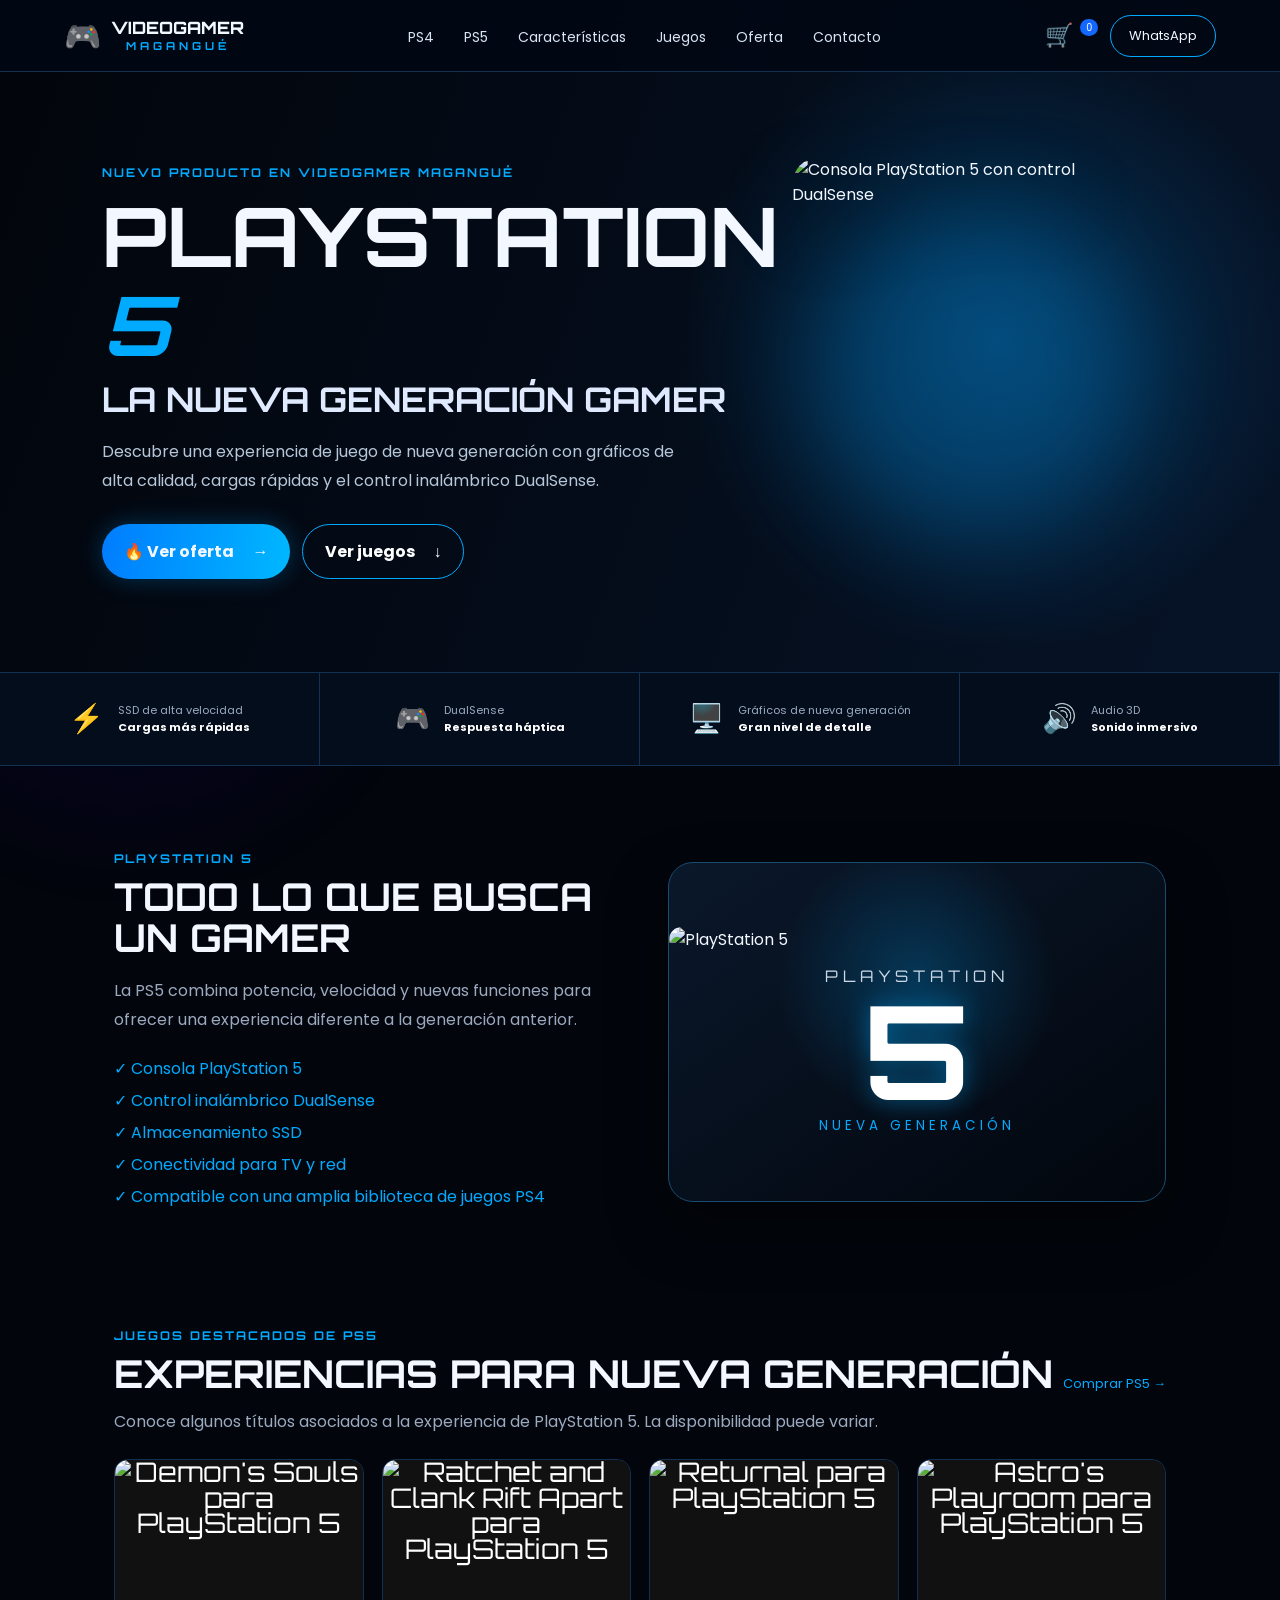
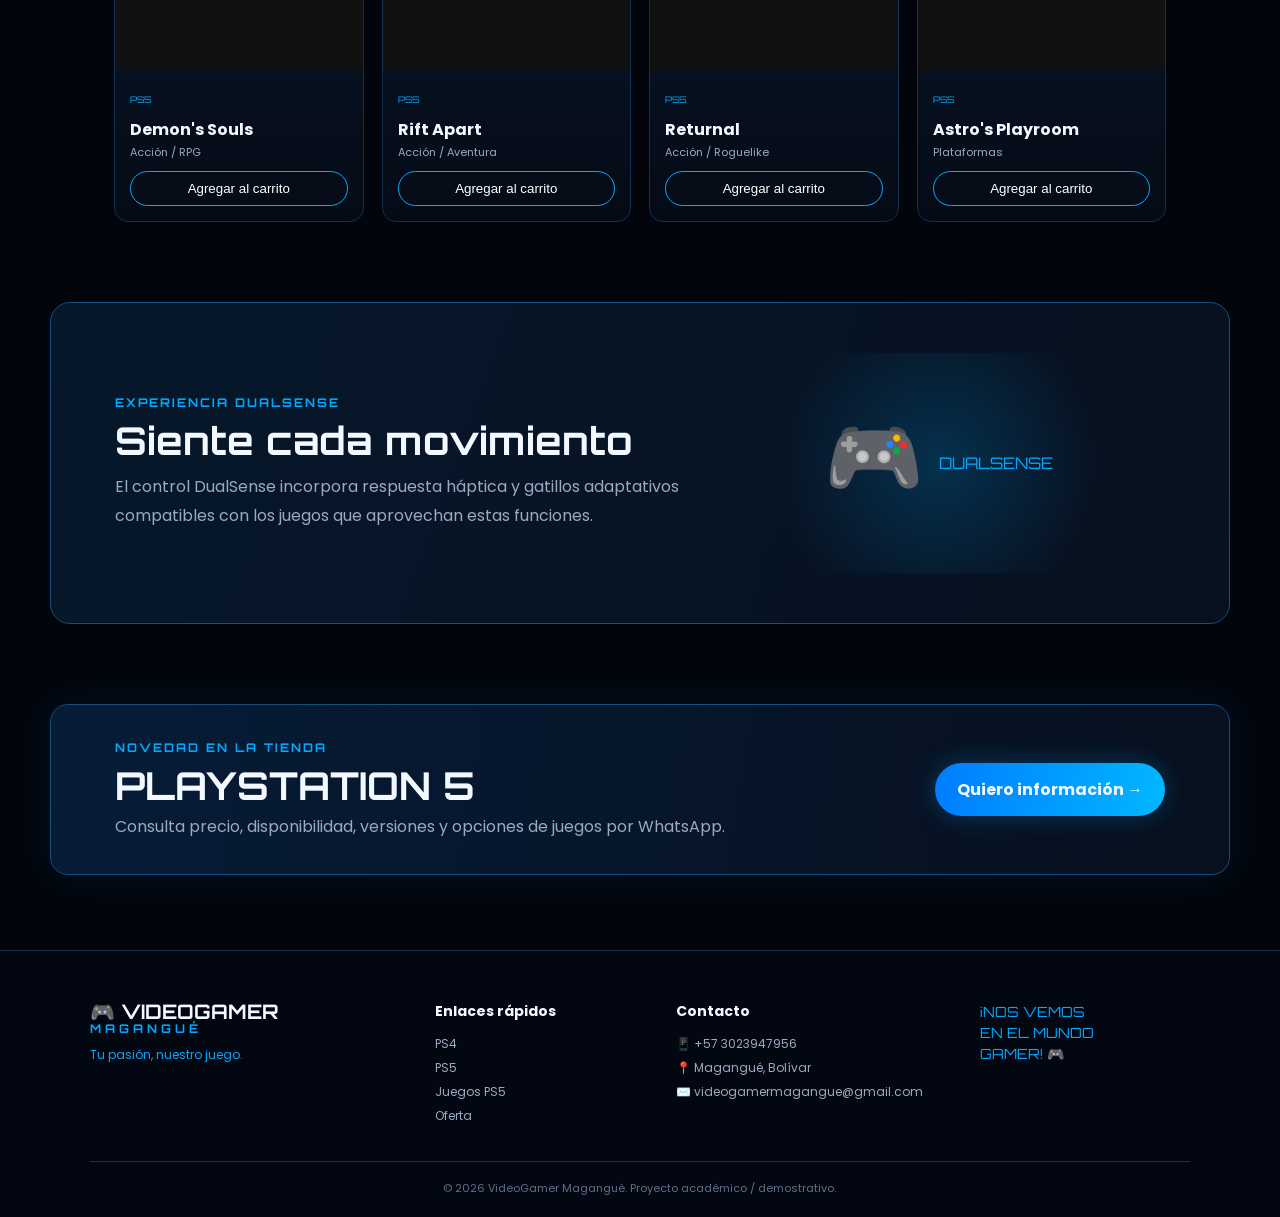
==== ps5.html @ 6d263bf1 "Agregar imagenes web precisas a la pagina PS5" ====
<!DOCTYPE html>
<html lang="es">
<head>
  <meta charset="UTF-8">
  <meta name="viewport" content="width=device-width, initial-scale=1.0">
  <meta name="description" content="VideoGamer Magangué - PlayStation 5 y juegos destacados.">
  <title>VideoGamer Magangué | PlayStation 5</title>
  <link rel="preconnect" href="https://fonts.googleapis.com">
  <link rel="preconnect" href="https://fonts.gstatic.com" crossorigin>
  <link href="https://fonts.googleapis.com/css2?family=Orbitron:wght@400;600;700;800&family=Poppins:wght@300;400;500;600;700&display=swap" rel="stylesheet">
  <link rel="stylesheet" href="styles.css">
</head>
<body class="ps5-page">

<header class="navbar">
  <a href="index.html" class="logo"><span class="logo-icon">🎮</span><span>VIDEOGAMER <b>MAGANGUÉ</b></span></a>
  <button class="menu-btn" id="menuBtn">☰</button>
  <nav id="nav">
    <a href="index.html">PS4</a>
    <a href="#ps5">PS5</a>
    <a href="#caracteristicas">Características</a>
    <a href="#exclusivos">Juegos</a>
    <a href="#oferta">Oferta</a>
    <a href="#contacto">Contacto</a>
  </nav>
  <div class="nav-actions">
    <button aria-label="Carrito" id="cartBtn">🛒 <span id="cartCount">0</span></button>
    <a class="whatsapp" href="https://wa.me/573201234567" target="_blank" rel="noopener">WhatsApp</a>
  </div>
</header>

<main>
  <section class="ps5-hero" id="ps5">
    <div class="ps5-hero-content">
      <p class="eyebrow">NUEVO PRODUCTO EN VIDEOGAMER MAGANGUÉ</p>
      <h1>PLAYSTATION <span>5</span></h1>
      <h2>LA NUEVA GENERACIÓN GAMER</h2>
      <p>Descubre una experiencia de juego de nueva generación con gráficos de alta calidad, cargas rápidas y el control inalámbrico DualSense.</p>
      <div class="ps5-actions">
        <a href="#oferta" class="btn primary">🔥 Ver oferta <span>→</span></a>
        <a href="#exclusivos" class="btn ps5-outline">Ver juegos <span>↓</span></a>
      </div>
    </div>
    <div class="ps5-console-art" aria-label="PlayStation 5 y control DualSense">
      <img class="web-product-image ps5-real-image"
        src="https://sellconnectug.com/wp-content/uploads/2023/12/playstation-5-console-ps5.jpg"
        alt="Consola PlayStation 5 con control DualSense"
        loading="lazy">
    </div>
  </section>

  <section class="ps5-benefits" id="caracteristicas">
    <div><strong>⚡</strong><span>SSD de alta velocidad<br><b>Cargas más rápidas</b></span></div>
    <div><strong>🎮</strong><span>DualSense<br><b>Respuesta háptica</b></span></div>
    <div><strong>🖥️</strong><span>Gráficos de nueva generación<br><b>Gran nivel de detalle</b></span></div>
    <div><strong>🔊</strong><span>Audio 3D<br><b>Sonido inmersivo</b></span></div>
  </section>

  <section class="ps5-info">
    <div>
      <p class="eyebrow">PLAYSTATION 5</p>
      <h2>TODO LO QUE BUSCA UN GAMER</h2>
      <p>La PS5 combina potencia, velocidad y nuevas funciones para ofrecer una experiencia diferente a la generación anterior.</p>
      <ul>
        <li>✓ Consola PlayStation 5</li>
        <li>✓ Control inalámbrico DualSense</li>
        <li>✓ Almacenamiento SSD</li>
        <li>✓ Conectividad para TV y red</li>
        <li>✓ Compatible con una amplia biblioteca de juegos PS4</li>
      </ul>
    </div>
    <div class="ps5-spec-card">
      <img class="ps5-source-image"
        src="https://sellconnectug.com/wp-content/uploads/2023/12/playstation-5-console-ps5.jpg"
        alt="PlayStation 5"
        loading="lazy">
      <span>PLAYSTATION</span><strong>5</strong><small>NUEVA GENERACIÓN</small>
    </div>
  </section>

  <section class="exclusive-section" id="exclusivos">
    <div class="section-heading">
      <div><p class="eyebrow">JUEGOS DESTACADOS DE PS5</p><h2>EXPERIENCIAS PARA NUEVA GENERACIÓN</h2></div>
      <a href="#oferta">Comprar PS5 →</a>
    </div>
    <p class="section-intro">Conoce algunos títulos asociados a la experiencia de PlayStation 5. La disponibilidad puede variar.</p>
    <div class="ps5-games-grid">
      <article class="ps5-game-card">
        <div class="ps5-game-art image-game">
          <img src="https://http2.mlstatic.com/D_NQ_NP_711396-MLA99584277352_122025-O.webp" alt="Demon's Souls para PlayStation 5" loading="lazy">
        </div>
        <div><span>PS5</span><h3>Demon's Souls</h3><p>Acción / RPG</p><button class="add-cart" data-product="Demon's Souls">Agregar al carrito</button></div>
      </article>
      <article class="ps5-game-card">
        <div class="ps5-game-art image-game">
          <img src="https://i5.walmartimages.com/seo/Ratchet-Clank-Rift-Apart-Standard-Edition-PlayStation-5_bbddd817-39db-45f2-a0d9-3842ff89e3e6.f6296b726d3c01268d6a47e3f2dec76a.jpeg" alt="Ratchet and Clank Rift Apart para PlayStation 5" loading="lazy">
        </div>
        <div><span>PS5</span><h3>Rift Apart</h3><p>Acción / Aventura</p><button class="add-cart" data-product="Ratchet & Clank: Rift Apart">Agregar al carrito</button></div>
      </article>
      <article class="ps5-game-card">
        <div class="ps5-game-art image-game">
          <img src="https://vader-prod.s3.amazonaws.com/1620330152-returnal-1620330132.jpg" alt="Returnal para PlayStation 5" loading="lazy">
        </div>
        <div><span>PS5</span><h3>Returnal</h3><p>Acción / Roguelike</p><button class="add-cart" data-product="Returnal">Agregar al carrito</button></div>
      </article>
      <article class="ps5-game-card">
        <div class="ps5-game-art image-game">
          <img src="https://retrofullgames.com/images/GAMES%20img/Sony%20img/Playstation%205%20img/Platform%20img/Astro%20PlayRoom/Astro%20PlayRoom.jpg" alt="Astro's Playroom para PlayStation 5" loading="lazy">
        </div>
        <div><span>PS5</span><h3>Astro's Playroom</h3><p>Plataformas</p><button class="add-cart" data-product="Astro's Playroom">Agregar al carrito</button></div>
      </article>
    </div>
  </section>

  <section class="ps5-highlight">
    <div><p class="eyebrow">EXPERIENCIA DUALSENSE</p><h2>Siente cada movimiento</h2><p>El control DualSense incorpora respuesta háptica y gatillos adaptativos compatibles con los juegos que aprovechan estas funciones.</p></div>
    <div class="dualsense-card">
      <div class="dualsense-visual">🎮</div>
      <span>DUALSENSE</span>
    </div>
  </section>

  <section class="ps5-offer" id="oferta">
    <div><p class="eyebrow">NOVEDAD EN LA TIENDA</p><h2>PLAYSTATION 5</h2><p>Consulta precio, disponibilidad, versiones y opciones de juegos por WhatsApp.</p></div>
    <a class="btn primary" href="https://wa.me/573201234567?text=Hola%20VideoGamer%20Magangu%C3%A9%2C%20quiero%20informaci%C3%B3n%20sobre%20la%20PlayStation%205." target="_blank" rel="noopener">Quiero información →</a>
  </section>
</main>

<footer id="contacto">
  <div class="footer-brand"><h2>🎮 VIDEOGAMER <span>MAGANGUÉ</span></h2><p>Tu pasión, nuestro juego.</p></div>
  <div><h3>Enlaces rápidos</h3><a href="index.html">PS4</a><a href="#ps5">PS5</a><a href="#exclusivos">Juegos PS5</a><a href="#oferta">Oferta</a></div>
  <div><h3>Contacto</h3><p>📱 +57 3023947956</p><p>📍 Magangué, Bolívar</p><p>✉️ videogamermagangue@gmail.com</p></div>
  <div class="footer-slogan">¡NOS VEMOS<br>EN EL MUNDO<br>GAMER! 🎮</div>
  <div class="copyright">© 2026 VideoGamer Magangué. Proyecto académico / demostrativo.</div>
</footer>

<div class="toast" id="toast">Producto agregado al carrito 🎮</div>
<script src="script.js"></script>
</body>
</html>
---- styles.css ----
*{box-sizing:border-box;margin:0;padding:0}
:root{--bg:#030814;--panel:#071426;--blue:#00aaff;--blue2:#1268ff;--text:#f3f7ff;--muted:#9caac0;--line:#123052}
html{scroll-behavior:smooth}
body{font-family:Poppins,sans-serif;background:var(--bg);color:var(--text);overflow-x:hidden}
body:before{content:"";position:fixed;inset:0;pointer-events:none;background:radial-gradient(circle at 75% 10%,rgba(0,130,255,.15),transparent 30%),radial-gradient(circle at 10% 65%,rgba(60,0,255,.12),transparent 25%);z-index:-1}
a{text-decoration:none;color:inherit}
.navbar{height:72px;display:flex;align-items:center;gap:28px;padding:0 5%;border-bottom:1px solid var(--line);background:rgba(2,8,20,.92);backdrop-filter:blur(14px);position:sticky;top:0;z-index:20}
.logo{display:flex;align-items:center;gap:10px;font-family:Orbitron;font-weight:800;font-size:17px;line-height:1}
.logo b{display:block;color:var(--blue);font-size:11px;letter-spacing:4px;text-align:center;margin-top:5px}
.logo-icon{font-size:30px}
nav{display:flex;gap:30px;margin:auto}
nav a{color:#d9e5f5;font-size:14px;position:relative;padding:27px 0}
nav a:hover{color:var(--blue)}
nav a:after{content:"";position:absolute;left:0;right:0;bottom:0;height:3px;background:var(--blue);transform:scaleX(0);transition:.3s}
nav a:hover:after{transform:scaleX(1)}
.nav-actions{display:flex;align-items:center;gap:12px}.nav-actions button{background:none;border:0;color:white;font-size:23px;cursor:pointer}.nav-actions button span{font-size:10px;background:var(--blue2);border-radius:50%;padding:3px 6px;vertical-align:top}
.whatsapp{border:1px solid var(--blue);padding:10px 18px;border-radius:24px;font-size:13px}
.menu-btn{display:none;background:none;border:0;color:white;font-size:25px}
.hero{min-height:520px;position:relative;display:flex;align-items:center;padding:70px 8%;overflow:hidden;background-image:linear-gradient(90deg,rgba(2,8,20,.98) 0%,rgba(2,8,20,.72) 42%,rgba(2,8,20,.15) 100%),url("assets/hero-gaming.png");background-size:cover;background-position:center}
.hero:after{content:"";position:absolute;inset:auto 0 0;height:80px;background:linear-gradient(transparent,var(--bg))}
.hero-content{max-width:650px;position:relative;z-index:2}.eyebrow{color:var(--blue);font-family:Orbitron;font-weight:700;letter-spacing:2px;font-size:12px;margin-bottom:10px}
h1,h2{font-family:Orbitron;line-height:1.08}h1{font-size:clamp(35px,5vw,66px)}h1 span{color:var(--blue);font-style:italic}h2{font-size:clamp(25px,3vw,40px)}.hero p:not(.eyebrow){color:#d4dff0;max-width:570px;margin:18px 0 28px}
.btn{display:inline-flex;gap:18px;align-items:center;padding:14px 22px;border-radius:28px;font-weight:700;transition:.25s}.primary{background:linear-gradient(100deg,#007cff,#00b8ff);box-shadow:0 0 25px rgba(0,160,255,.28)}.primary:hover{transform:translateY(-3px);box-shadow:0 0 35px rgba(0,160,255,.45)}
.trust{display:grid;grid-template-columns:repeat(4,1fr);border-top:1px solid var(--line);border-bottom:1px solid var(--line);background:#040d1b}.trust div{padding:23px 4%;display:flex;align-items:center;justify-content:center;gap:15px;border-right:1px solid var(--line)}.trust strong{font-size:30px}.trust span{font-size:12px;color:var(--muted)}.trust b{color:white}
.split-section,.video-section,.offer,.games-section{max-width:1180px;margin:auto;padding:70px 5%}.split-section{display:grid;grid-template-columns:1fr 1fr;gap:50px;align-items:center}.product-visual{min-height:360px;display:grid;place-items:center;background:radial-gradient(circle,rgba(0,125,255,.22),transparent 60%)}.console-shape{width:280px;height:210px;background:linear-gradient(145deg,#222b39,#070a10);transform:skewY(-4deg);border-radius:10px;box-shadow:-25px 25px 0 #101722,0 30px 60px #000,0 0 60px rgba(0,145,255,.3);position:relative}.console-face{position:absolute;inset:35px;display:grid;place-items:center;font-family:Orbitron;font-size:45px;color:#a9bdd2;opacity:.7}.controller{position:absolute;right:-55px;bottom:-50px;font-size:85px;filter:drop-shadow(0 8px 12px #000)}
.product-copy>p:not(.eyebrow){color:var(--muted);line-height:1.8;margin:18px 0}.product-copy ul{list-style:none;line-height:2;color:#dbe8f8;margin-bottom:22px}.product-copy li{color:var(--blue)}
.section-heading{display:flex;justify-content:space-between;align-items:end;margin-bottom:25px}.section-heading>a{color:var(--blue);font-size:13px}.games-grid{display:grid;grid-template-columns:repeat(4,1fr);gap:18px}.game-card{background:linear-gradient(180deg,#0a182c,#050b16);border:1px solid var(--line);padding:12px;border-radius:12px;transition:.3s}.game-card:hover{transform:translateY(-8px);border-color:var(--blue);box-shadow:0 15px 40px rgba(0,100,255,.18)}.game-art{height:205px;border-radius:7px;display:grid;place-items:center;text-align:center;font-family:Orbitron;font-size:30px;line-height:.9;color:white;overflow:hidden;position:relative}.game-art:after{content:"";position:absolute;inset:0;background:linear-gradient(135deg,transparent,rgba(0,0,0,.55))}.game-art b{font-size:55px}.gta{background:radial-gradient(circle at 70% 25%,#e7b33b,#171b1d 45%,#030507)}.fifa{background:radial-gradient(circle at 50% 20%,#3ba4ff,#06225c 50%,#03070e)}.god{background:radial-gradient(circle at 60% 20%,#d8e6ef,#6c889a 28%,#111c2b 60%,#05070b)}.spider{background:radial-gradient(circle at 55% 35%,#ef3232,#661015 35%,#05080e 75%)}.game-card h3{font-size:14px;margin-top:12px}.game-card p{font-size:11px;color:var(--muted)}.add-cart{margin-top:10px;width:100%;padding:9px;border:1px solid var(--blue);background:transparent;color:white;border-radius:20px;cursor:pointer}.add-cart:hover{background:var(--blue);color:#00111d}
.video-section{display:grid;grid-template-columns:1.1fr .9fr;gap:35px;border-top:1px solid var(--line)}.video-placeholder{height:300px;border-radius:12px;border:1px solid var(--line);background:linear-gradient(135deg,#06152c,#02050b);display:flex;align-items:center;justify-content:center;gap:25px;position:relative;overflow:hidden}.video-placeholder:before{content:"";position:absolute;width:250px;height:250px;border-radius:50%;background:rgba(0,160,255,.15);filter:blur(30px)}.play{width:75px;height:75px;border-radius:50%;border:2px solid var(--blue);background:rgba(0,0,0,.45);color:white;font-size:27px;cursor:pointer;z-index:2}.video-placeholder div{z-index:2}.video-placeholder small{color:var(--blue);font-family:Orbitron}.video-placeholder h3{font-family:Orbitron;margin-top:8px}.video-note{font-size:11px;color:var(--muted);margin-top:8px}.community h2{font-size:25px;margin-bottom:20px}.reviews{display:grid;gap:12px}.reviews blockquote{padding:18px;border:1px solid var(--line);background:#071221;border-radius:10px;color:#d7e1ee;font-size:13px}.reviews strong{display:block;color:#ffd447;font-size:11px;margin-top:8px}
.offer{display:flex;justify-content:space-between;align-items:center;border:1px solid #174e7d;border-radius:18px;margin-bottom:70px;background:linear-gradient(100deg,#061c37,#07101e);box-shadow:0 0 45px rgba(0,130,255,.12)}.offer p:not(.eyebrow){color:var(--muted);margin-top:8px}
footer{border-top:1px solid var(--line);padding:50px 7% 20px;display:grid;grid-template-columns:1.5fr 1fr 1.3fr 1fr;gap:30px;background:#020712}footer h2{font-size:20px}footer h2 span{display:block;color:var(--blue);font-size:12px;letter-spacing:4px}footer h3{font-size:14px;margin-bottom:13px}footer a,footer p{display:block;color:var(--muted);font-size:12px;margin:6px 0}.footer-brand>p{color:var(--blue);margin-top:10px}.footer-slogan{font-family:Orbitron;color:var(--blue);font-size:14px;line-height:1.5}.copyright{grid-column:1/-1;text-align:center;border-top:1px solid var(--line);padding-top:18px;color:#607088;font-size:11px}
.toast{position:fixed;right:25px;bottom:25px;background:#071a2d;border:1px solid var(--blue);padding:14px 20px;border-radius:10px;transform:translateY(100px);opacity:0;transition:.3s;z-index:50}.toast.show{transform:translateY(0);opacity:1}
@media(max-width:850px){.navbar{padding:0 4%}.menu-btn{display:block;margin-left:auto}nav{display:none;position:absolute;top:72px;left:0;right:0;background:#030914;flex-direction:column;padding:20px 30px;gap:0}nav.open{display:flex}nav a{padding:13px}.nav-actions{display:none}.trust{grid-template-columns:1fr 1fr}.split-section,.video-section{grid-template-columns:1fr}.games-grid{grid-template-columns:1fr 1fr}.offer{margin:30px 5%;flex-direction:column;align-items:flex-start;gap:25px}.copyright{grid-column:1}.hero{min-height:560px;padding:50px 6%;background-position:65% center}footer{grid-template-columns:1fr 1fr}}
@media(max-width:520px){.games-grid{grid-template-columns:1fr}.trust{grid-template-columns:1fr}.split-section,.games-section,.video-section{padding:45px 6%}.product-visual{min-height:280px}.console-shape{width:220px;height:160px}.controller{font-size:65px}.hero h1{font-size:38px}footer{grid-template-columns:1fr}}
.spiderman-section {
    padding: 80px 5%;
    background: linear-gradient(135deg, #050505, #151515, #050505);
    color: white;
}

.spiderman-content {
    max-width: 1300px;
    margin: auto;
    display: flex;
    align-items: center;
    gap: 50px;
}

.spiderman-text {
    flex: 1;
}

.game-label {
    color: #e62429;
    font-weight: bold;
    letter-spacing: 3px;
    font-size: 14px;
}

.spiderman-text h2 {
    font-size: 55px;
    line-height: 0.95;
    margin: 20px 0;
    font-weight: 900;
}

.spiderman-text h2 span {
    color: #e62429;
}

.spiderman-text p {
    font-size: 18px;
    line-height: 1.7;
    color: #cccccc;
}

.game-description {
    margin-top: 20px;
}

.spiderman-video {
    flex: 1;
}

.spiderman-video video {
    width: 100%;
    max-width: 650px;
    border-radius: 18px;
    display: block;
    box-shadow: 0 0 35px rgba(230, 36, 41, 0.45);
}

.btn-spiderman {
    display: inline-block;
    margin-top: 25px;
    padding: 15px 30px;
    background: #e62429;
    color: white;
    text-decoration: none;
    font-weight: bold;
    border-radius: 8px;
    transition: 0.3s;
}

.btn-spiderman:hover {
    background: #ff3b3f;
    transform: scale(1.05);
}
.ps5-link{color:#fff!important;border:1px solid #00aaff;padding:7px 13px!important;border-radius:20px;margin:auto 0}
.ps5-btn{margin-left:10px;border:1px solid #00aaff;background:transparent}
.ps5-page{background:#02050b}
.ps5-hero{min-height:600px;padding:75px 8%;display:grid;grid-template-columns:1.05fr .95fr;align-items:center;gap:40px;overflow:hidden;background:radial-gradient(circle at 78% 45%,rgba(0,160,255,.28),transparent 30%),linear-gradient(110deg,#02050b,#061327)}
.ps5-hero-content{max-width:650px;z-index:2}.ps5-hero h1{font-size:clamp(45px,7vw,82px);margin:12px 0}.ps5-hero h1 span{color:#00aaff}.ps5-hero h2{font-size:clamp(20px,3vw,34px);color:#dfeaff}.ps5-hero p:not(.eyebrow){color:#b7c7da;line-height:1.8;margin:20px 0 28px;max-width:600px}.ps5-actions{display:flex;flex-wrap:wrap;gap:12px}.ps5-outline{border:1px solid #00aaff;color:#fff}.ps5-console-art{height:430px;display:grid;place-items:center;position:relative}.ps5-console-art:before{content:"";position:absolute;width:330px;height:330px;border-radius:50%;background:rgba(0,160,255,.2);filter:blur(45px)}
.ps5-console{width:220px;height:350px;background:linear-gradient(90deg,#f4f7fa 0 12%,#17202b 12% 88%,#f4f7fa 88%);border-radius:25px 25px 12px 12px;box-shadow:0 25px 55px #000,0 0 40px rgba(0,170,255,.35);transform:perspective(700px) rotateY(-14deg);display:flex;align-items:center;justify-content:center;position:relative;z-index:2}.ps5-console:after{content:"";position:absolute;left:50%;top:8%;bottom:8%;width:2px;background:#00aaff;box-shadow:0 0 12px #00aaff}.ps5-console span{font-family:Orbitron;font-size:35px;z-index:3;color:#111}.ps5-disc{position:absolute;right:20px;top:55px;width:35px;height:35px;border-radius:50%;border:2px solid #555;z-index:4}.ps5-controller{position:absolute;right:5%;bottom:10%;font-size:85px;z-index:4;filter:drop-shadow(0 12px 12px #000)}
.ps5-benefits{display:grid;grid-template-columns:repeat(4,1fr);border-top:1px solid var(--line);border-bottom:1px solid var(--line);background:#040d1b}.ps5-benefits div{padding:25px 4%;display:flex;align-items:center;justify-content:center;gap:14px;border-right:1px solid var(--line)}.ps5-benefits strong{font-size:28px}.ps5-benefits span{font-size:11px;color:var(--muted)}.ps5-benefits b{color:#fff}
.ps5-info{max-width:1180px;margin:auto;padding:85px 5%;display:grid;grid-template-columns:1fr 1fr;gap:55px;align-items:center}.ps5-info>div:first-child p:not(.eyebrow){color:var(--muted);line-height:1.8;margin:18px 0}.ps5-info ul{list-style:none;color:#dbe8f8;line-height:2}.ps5-info li{color:#00aaff}
.ps5-spec-card{min-height:340px;border:1px solid #1a4c72;border-radius:25px;background:radial-gradient(circle at 50% 35%,rgba(0,170,255,.25),transparent 42%),linear-gradient(145deg,#0a182b,#02060d);display:flex;flex-direction:column;align-items:center;justify-content:center;box-shadow:0 25px 60px rgba(0,0,0,.35)}.ps5-spec-card span{font-family:Orbitron;letter-spacing:5px;color:#cbd9e8}.ps5-spec-card strong{font-family:Orbitron;font-size:130px;line-height:1;color:#fff;text-shadow:0 0 25px rgba(0,170,255,.45)}.ps5-spec-card small{color:#00aaff;letter-spacing:4px}
.exclusive-section{max-width:1180px;margin:auto;padding:30px 5% 80px}.section-intro{color:var(--muted);margin:-10px 0 25px}.ps5-games-grid{display:grid;grid-template-columns:repeat(4,1fr);gap:18px}.ps5-game-card{background:linear-gradient(180deg,#0a182c,#050b16);border:1px solid var(--line);border-radius:14px;overflow:hidden;transition:.3s}.ps5-game-card:hover{transform:translateY(-8px);border-color:#00aaff;box-shadow:0 15px 40px rgba(0,100,255,.18)}.ps5-game-card>div:last-child{padding:15px}.ps5-game-card>div:last-child>span{font-family:Orbitron;font-size:9px;color:#00aaff}.ps5-game-card h3{font-size:16px;margin:7px 0 2px}.ps5-game-card p{font-size:11px;color:var(--muted)}.ps5-game-art{height:210px;display:grid;place-items:center;text-align:center;font-family:Orbitron;font-size:27px;color:#fff;line-height:.95}.ps5-game-art b{font-size:38px}.demons{background:radial-gradient(circle at 50% 25%,#b8c5d2,#273240 35%,#05070a)}.ratchet{background:radial-gradient(circle at 50% 25%,#efc44b,#8a3b22 35%,#091a31)}.returnal{background:radial-gradient(circle at 50% 20%,#ef533e,#272f54 40%,#03060b)}.astro{background:radial-gradient(circle at 50% 30%,#63c9ff,#124c9b 40%,#071329)}
.ps5-highlight{max-width:1180px;margin:0 auto 80px;padding:50px 5%;border:1px solid #174e7d;border-radius:20px;background:linear-gradient(110deg,#06182c,#07101e);display:grid;grid-template-columns:1fr .8fr;gap:30px;align-items:center}.ps5-highlight p:not(.eyebrow){color:var(--muted);line-height:1.8;margin-top:12px}.dualsense-card{min-height:220px;display:flex;align-items:center;justify-content:center;gap:15px;font-size:70px;background:radial-gradient(circle,rgba(0,170,255,.2),transparent 65%);border-radius:18px}.dualsense-card span{font-family:Orbitron;font-size:16px;color:#00aaff}
.ps5-offer{max-width:1180px;margin:0 auto 75px;padding:35px 5%;display:flex;justify-content:space-between;align-items:center;gap:25px;border:1px solid #174e7d;border-radius:18px;background:linear-gradient(100deg,#061c37,#07101e);box-shadow:0 0 45px rgba(0,130,255,.12)}.ps5-offer p:not(.eyebrow){color:var(--muted);margin-top:8px}
@media(max-width:850px){.ps5-hero,.ps5-info,.ps5-highlight{grid-template-columns:1fr}.ps5-console-art{height:350px}.ps5-benefits{grid-template-columns:1fr 1fr}.ps5-games-grid{grid-template-columns:1fr 1fr}.ps5-offer{margin:30px 5%;flex-direction:column;align-items:flex-start}}
@media(max-width:520px){.ps5-benefits,.ps5-games-grid{grid-template-columns:1fr}.ps5-hero{padding:55px 6%}.ps5-console{width:180px;height:290px}.ps5-spec-card strong{font-size:100px}.ps5-highlight{margin:0 5% 50px}}


/* Imágenes externas relacionadas con productos y videojuegos */
.web-product-image,
.image-game img {
  width: 100%;
  height: 100%;
  display: block;
  object-fit: contain;
}

.ps4-real-image {
  max-width: 560px;
  max-height: 430px;
  margin: 0 auto;
  border-radius: 24px;
  filter: drop-shadow(0 20px 30px rgba(0,0,0,.45));
}

.ps5-real-image {
  width: min(100%, 560px);
  max-height: 520px;
  border-radius: 28px;
  object-fit: contain;
  filter: drop-shadow(0 24px 35px rgba(0,0,0,.55));
}

.image-game {
  overflow: hidden;
  padding: 0 !important;
  background: #111;
}

.image-game img {
  aspect-ratio: 1 / 1;
  transition: transform .35s ease;
}

.ps5-game-card:hover .image-game img,
.game-card:hover .image-game img {
  transform: scale(1.04);
}

.ps5-source-image {
  width: 100%;
  max-height: 230px;
  object-fit: contain;
  border-radius: 18px;
  margin-bottom: 14px;
}

.dualsense-visual {
  font-size: 5rem;
  line-height: 1;
  margin-bottom: 12px;
}

@media (max-width: 768px) {
  .ps4-real-image,
  .ps5-real-image {
    max-height: 340px;
  }

  .ps5-source-image {
    max-height: 180px;
  }
}
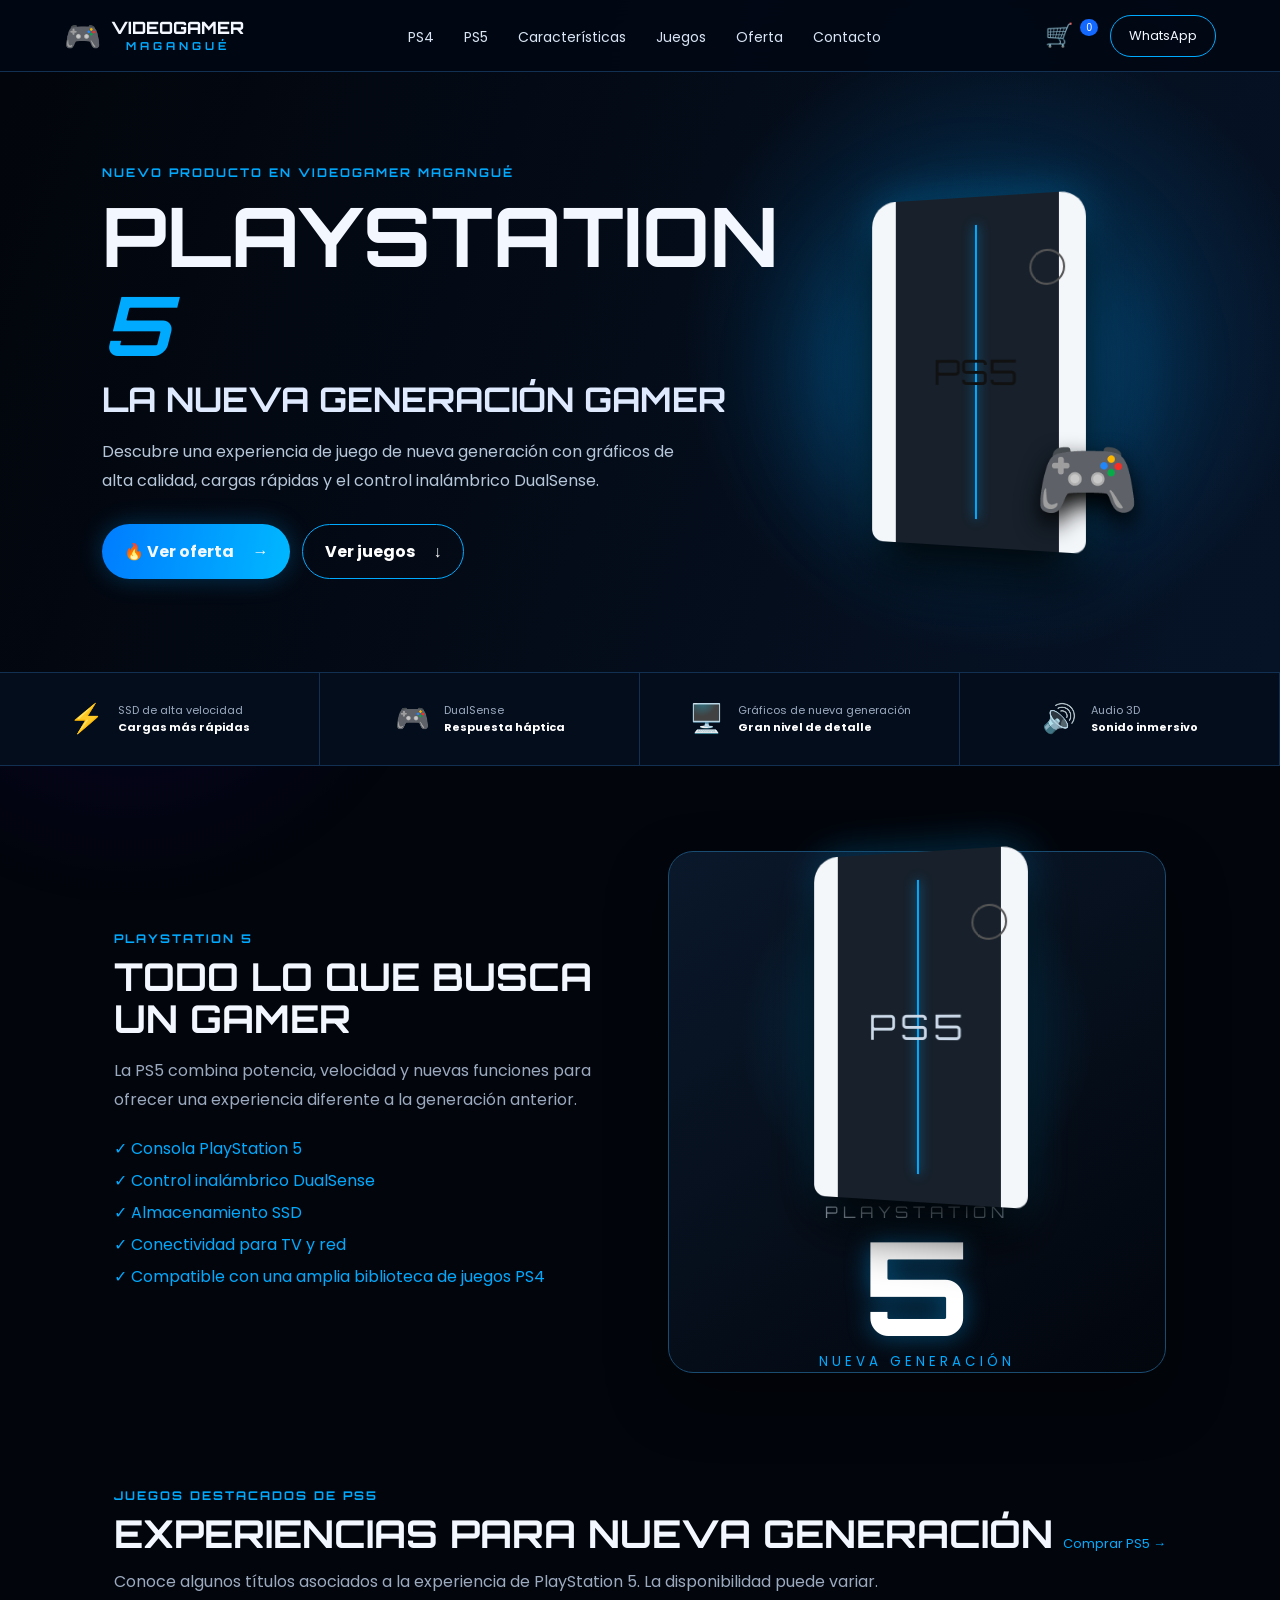
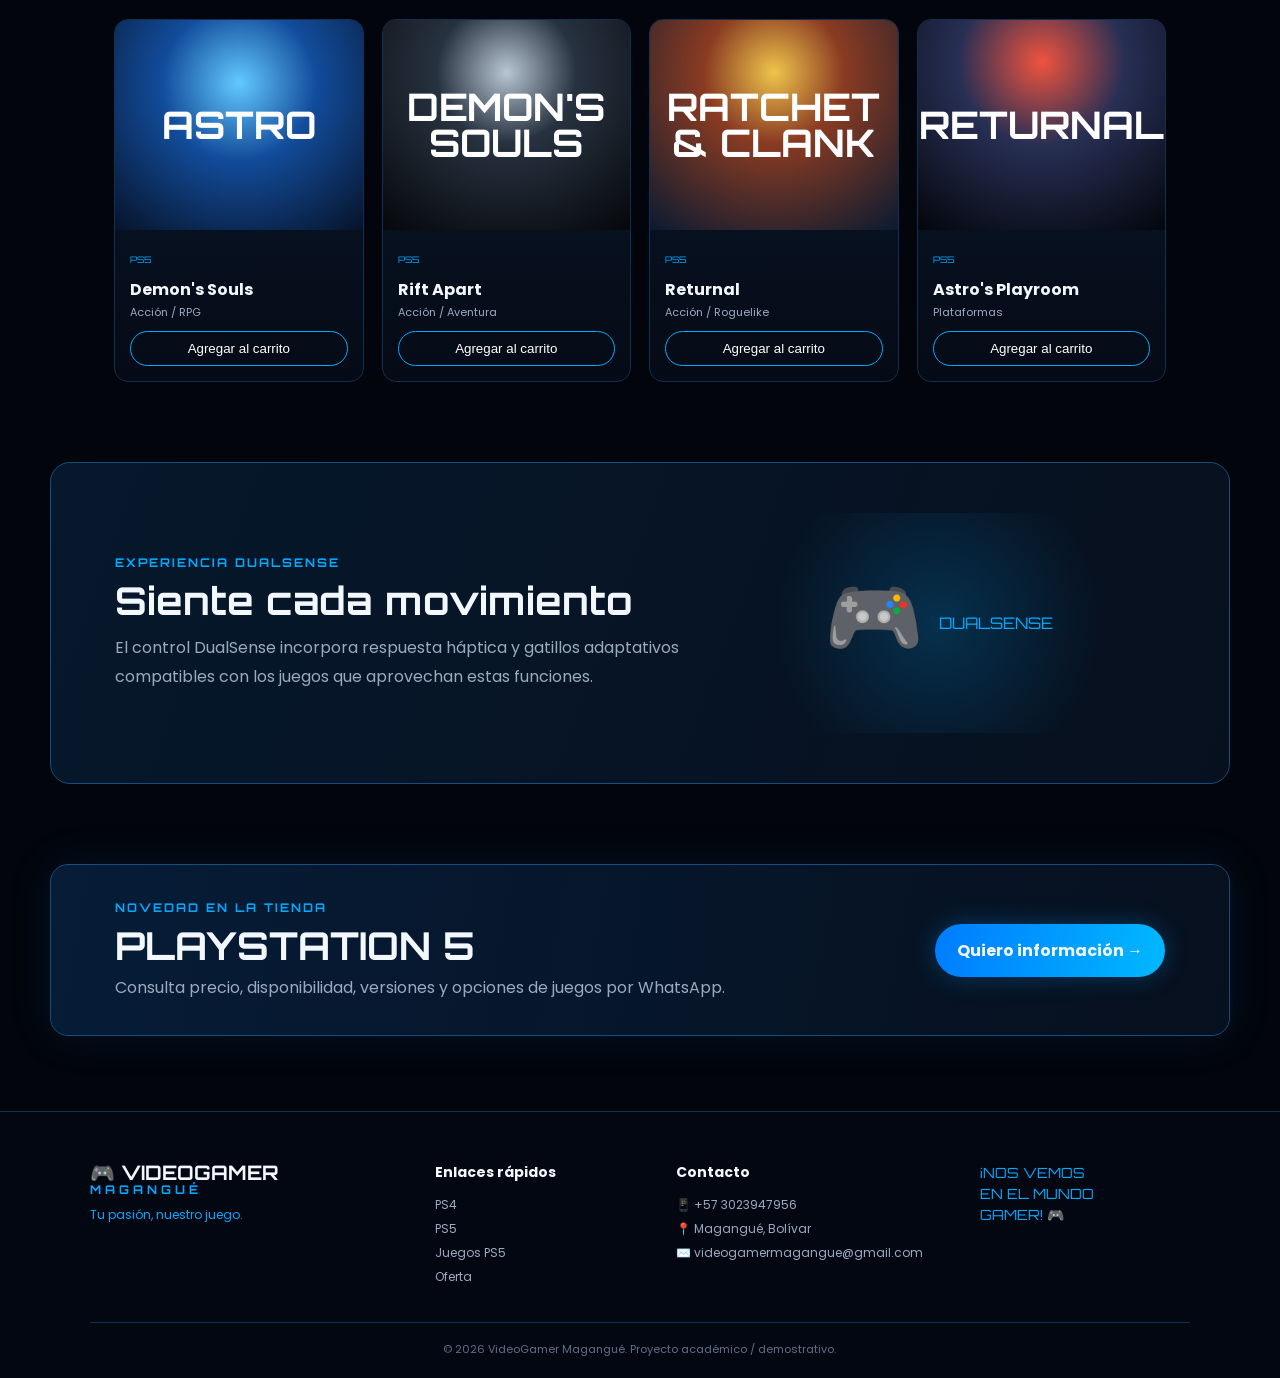
==== commit 53ef0943: "Remove external PS5 images and restore CSS artwork" ====
--- a/ps5.html
+++ b/ps5.html
@@ -41,11 +41,9 @@
         <a href="#exclusivos" class="btn ps5-outline">Ver juegos <span>↓</span></a>
       </div>
     </div>
-    <div class="ps5-console-art" aria-label="PlayStation 5 y control DualSense">
-      <img class="web-product-image ps5-real-image"
-        src="https://sellconnectug.com/wp-content/uploads/2023/12/playstation-5-console-ps5.jpg"
-        alt="Consola PlayStation 5 con control DualSense"
-        loading="lazy">
+    <div class="ps5-console-art" aria-label="PlayStation 5">
+      <div class="ps5-console"><span>PS5</span><div class="ps5-disc"></div></div>
+      <div class="ps5-controller">🎮</div>
     </div>
   </section>
 
@@ -70,10 +68,7 @@
       </ul>
     </div>
     <div class="ps5-spec-card">
-      <img class="ps5-source-image"
-        src="https://sellconnectug.com/wp-content/uploads/2023/12/playstation-5-console-ps5.jpg"
-        alt="PlayStation 5"
-        loading="lazy">
+      <div class="ps5-console"><span>PS5</span><div class="ps5-disc"></div></div>
       <span>PLAYSTATION</span><strong>5</strong><small>NUEVA GENERACIÓN</small>
     </div>
   </section>
@@ -86,27 +81,19 @@
     <p class="section-intro">Conoce algunos títulos asociados a la experiencia de PlayStation 5. La disponibilidad puede variar.</p>
     <div class="ps5-games-grid">
       <article class="ps5-game-card">
-        <div class="ps5-game-art image-game">
-          <img src="https://http2.mlstatic.com/D_NQ_NP_711396-MLA99584277352_122025-O.webp" alt="Demon's Souls para PlayStation 5" loading="lazy">
-        </div>
+        <div class="ps5-game-art astro"><b>ASTRO</b></div>
         <div><span>PS5</span><h3>Demon's Souls</h3><p>Acción / RPG</p><button class="add-cart" data-product="Demon's Souls">Agregar al carrito</button></div>
       </article>
       <article class="ps5-game-card">
-        <div class="ps5-game-art image-game">
-          <img src="https://i5.walmartimages.com/seo/Ratchet-Clank-Rift-Apart-Standard-Edition-PlayStation-5_bbddd817-39db-45f2-a0d9-3842ff89e3e6.f6296b726d3c01268d6a47e3f2dec76a.jpeg" alt="Ratchet and Clank Rift Apart para PlayStation 5" loading="lazy">
-        </div>
+        <div class="ps5-game-art demons"><b>DEMON'S<br>SOULS</b></div>
         <div><span>PS5</span><h3>Rift Apart</h3><p>Acción / Aventura</p><button class="add-cart" data-product="Ratchet & Clank: Rift Apart">Agregar al carrito</button></div>
       </article>
       <article class="ps5-game-card">
-        <div class="ps5-game-art image-game">
-          <img src="https://vader-prod.s3.amazonaws.com/1620330152-returnal-1620330132.jpg" alt="Returnal para PlayStation 5" loading="lazy">
-        </div>
+        <div class="ps5-game-art ratchet"><b>RATCHET<br>& CLANK</b></div>
         <div><span>PS5</span><h3>Returnal</h3><p>Acción / Roguelike</p><button class="add-cart" data-product="Returnal">Agregar al carrito</button></div>
       </article>
       <article class="ps5-game-card">
-        <div class="ps5-game-art image-game">
-          <img src="https://retrofullgames.com/images/GAMES%20img/Sony%20img/Playstation%205%20img/Platform%20img/Astro%20PlayRoom/Astro%20PlayRoom.jpg" alt="Astro's Playroom para PlayStation 5" loading="lazy">
-        </div>
+        <div class="ps5-game-art returnal"><b>RETURNAL</b></div>
         <div><span>PS5</span><h3>Astro's Playroom</h3><p>Plataformas</p><button class="add-cart" data-product="Astro's Playroom">Agregar al carrito</button></div>
       </article>
     </div>
--- a/styles.css
+++ b/styles.css
@@ -153,7 +153,9 @@
 }
 
 .image-game img {
-  aspect-ratio: 1 / 1;
+  aspect-ratio: 2 / 3;
+  object-fit: cover;
+  object-position: center;
   transition: transform .35s ease;
 }
 
@@ -186,3 +188,8 @@
     max-height: 180px;
   }
 }
+
+
+/* Portadas verticales para que las carátulas se vean completas y proporcionadas. */
+.game-art.image-game { aspect-ratio: 2 / 3; }
+.game-art.image-game img { object-fit: cover; object-position: center; }
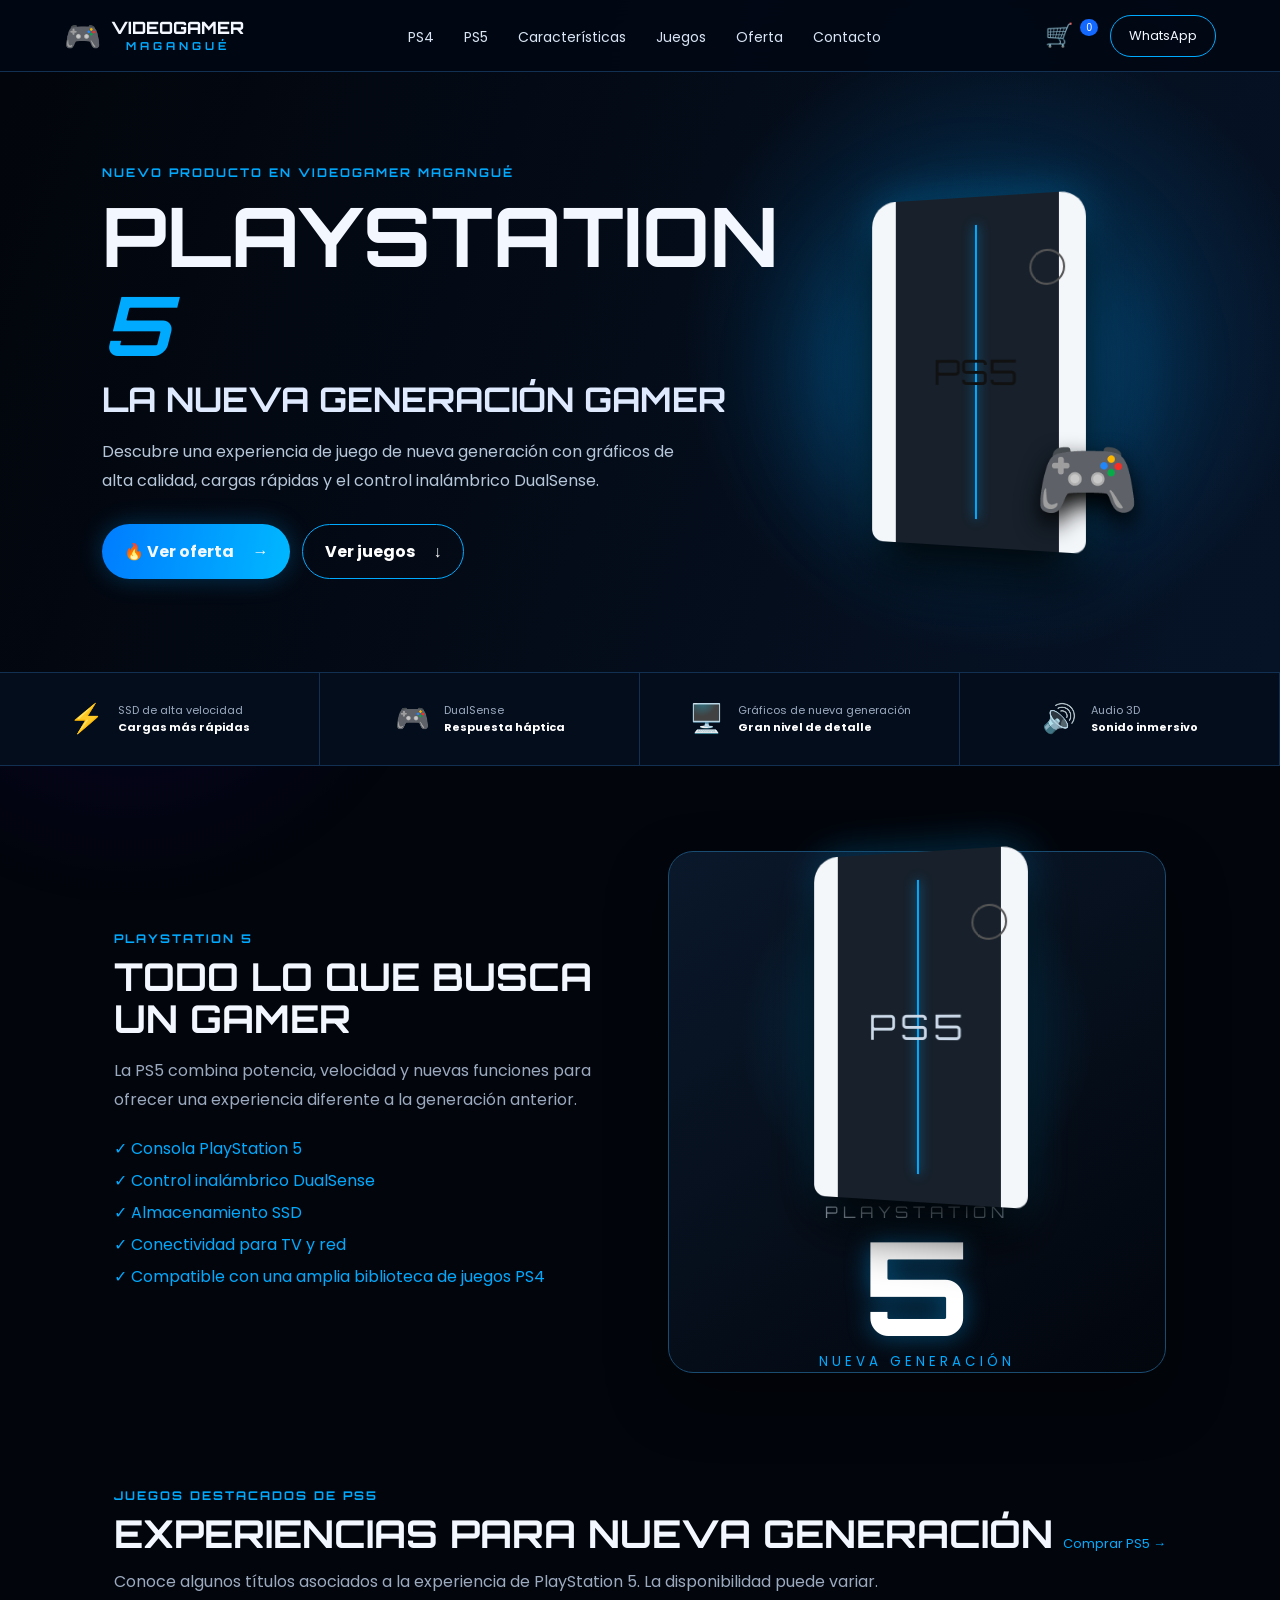
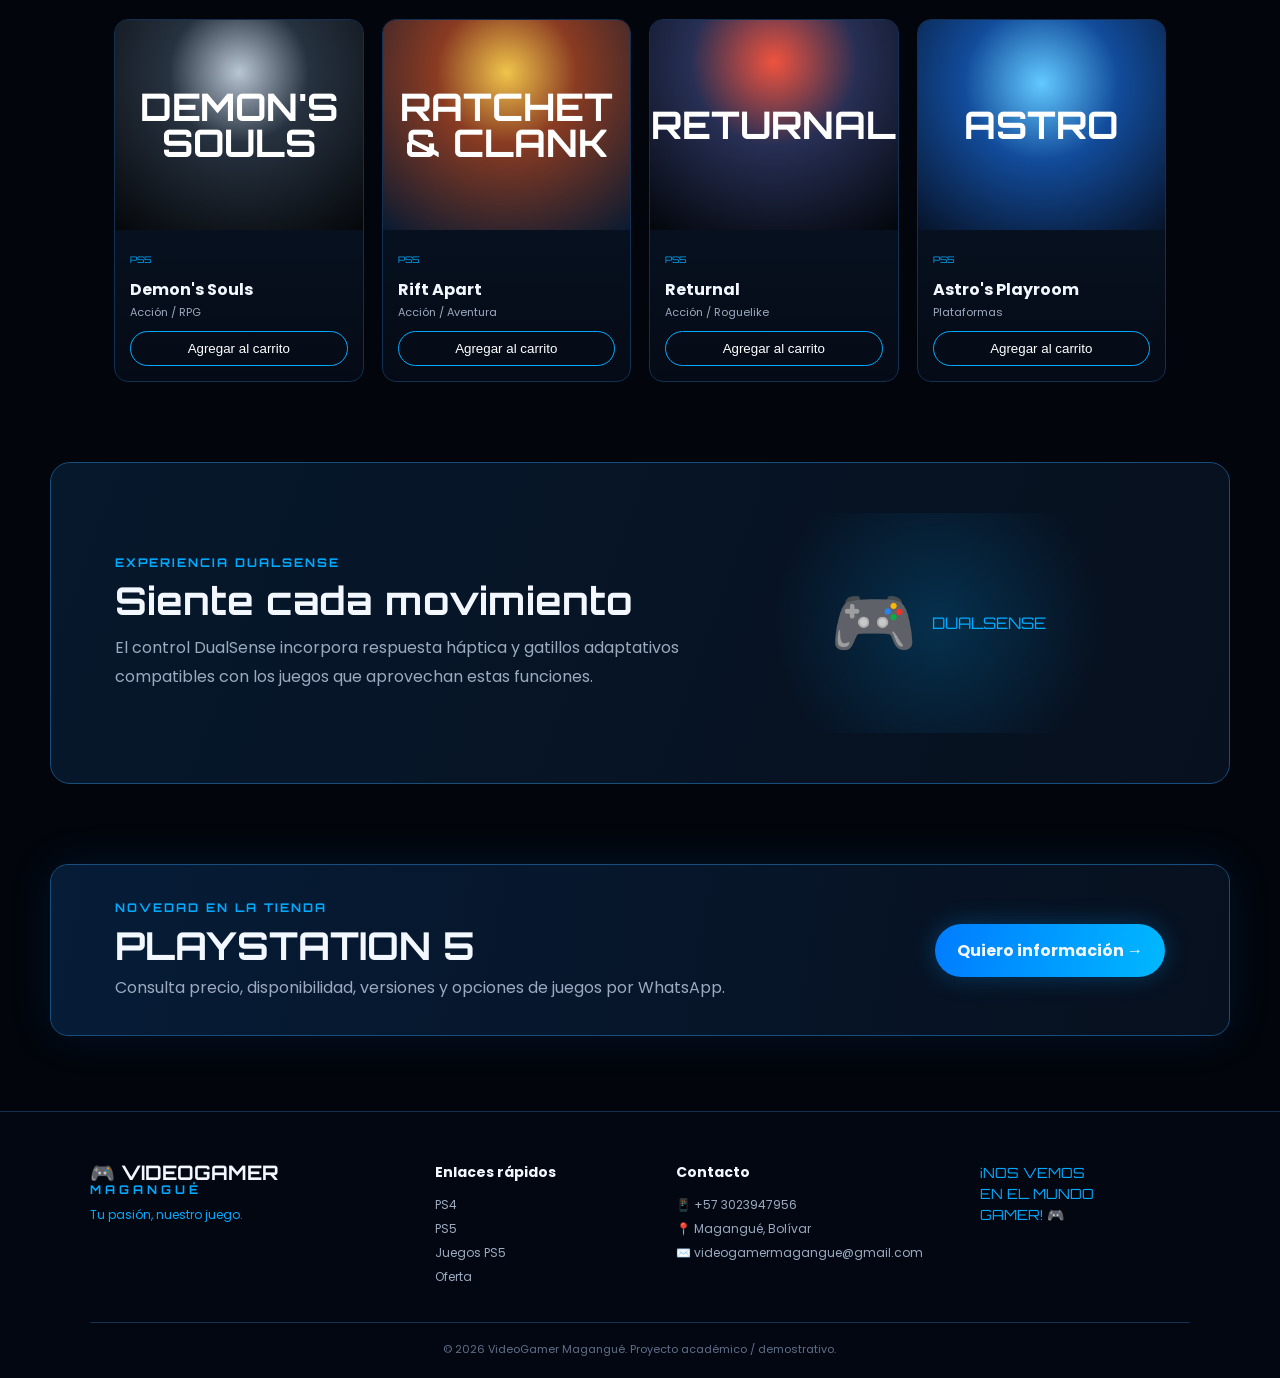
==== commit 594c158b: "Restore correct PS5 CSS game artwork" ====
--- a/ps5.html
+++ b/ps5.html
@@ -81,19 +81,19 @@
     <p class="section-intro">Conoce algunos títulos asociados a la experiencia de PlayStation 5. La disponibilidad puede variar.</p>
     <div class="ps5-games-grid">
       <article class="ps5-game-card">
-        <div class="ps5-game-art astro"><b>ASTRO</b></div>
+        <div class="ps5-game-art demons"><b>DEMON'S<br>SOULS</b></div>
         <div><span>PS5</span><h3>Demon's Souls</h3><p>Acción / RPG</p><button class="add-cart" data-product="Demon's Souls">Agregar al carrito</button></div>
       </article>
       <article class="ps5-game-card">
-        <div class="ps5-game-art demons"><b>DEMON'S<br>SOULS</b></div>
+        <div class="ps5-game-art ratchet"><b>RATCHET<br>& CLANK</b></div>
         <div><span>PS5</span><h3>Rift Apart</h3><p>Acción / Aventura</p><button class="add-cart" data-product="Ratchet & Clank: Rift Apart">Agregar al carrito</button></div>
       </article>
       <article class="ps5-game-card">
-        <div class="ps5-game-art ratchet"><b>RATCHET<br>& CLANK</b></div>
+        <div class="ps5-game-art returnal"><b>RETURNAL</b></div>
         <div><span>PS5</span><h3>Returnal</h3><p>Acción / Roguelike</p><button class="add-cart" data-product="Returnal">Agregar al carrito</button></div>
       </article>
       <article class="ps5-game-card">
-        <div class="ps5-game-art returnal"><b>RETURNAL</b></div>
+        <div class="ps5-game-art astro"><b>ASTRO</b></div>
         <div><span>PS5</span><h3>Astro's Playroom</h3><p>Plataformas</p><button class="add-cart" data-product="Astro's Playroom">Agregar al carrito</button></div>
       </article>
     </div>
--- a/styles.css
+++ b/styles.css
@@ -120,76 +120,3 @@
 @media(max-width:850px){.ps5-hero,.ps5-info,.ps5-highlight{grid-template-columns:1fr}.ps5-console-art{height:350px}.ps5-benefits{grid-template-columns:1fr 1fr}.ps5-games-grid{grid-template-columns:1fr 1fr}.ps5-offer{margin:30px 5%;flex-direction:column;align-items:flex-start}}
 @media(max-width:520px){.ps5-benefits,.ps5-games-grid{grid-template-columns:1fr}.ps5-hero{padding:55px 6%}.ps5-console{width:180px;height:290px}.ps5-spec-card strong{font-size:100px}.ps5-highlight{margin:0 5% 50px}}
 
-
-/* Imágenes externas relacionadas con productos y videojuegos */
-.web-product-image,
-.image-game img {
-  width: 100%;
-  height: 100%;
-  display: block;
-  object-fit: contain;
-}
-
-.ps4-real-image {
-  max-width: 560px;
-  max-height: 430px;
-  margin: 0 auto;
-  border-radius: 24px;
-  filter: drop-shadow(0 20px 30px rgba(0,0,0,.45));
-}
-
-.ps5-real-image {
-  width: min(100%, 560px);
-  max-height: 520px;
-  border-radius: 28px;
-  object-fit: contain;
-  filter: drop-shadow(0 24px 35px rgba(0,0,0,.55));
-}
-
-.image-game {
-  overflow: hidden;
-  padding: 0 !important;
-  background: #111;
-}
-
-.image-game img {
-  aspect-ratio: 2 / 3;
-  object-fit: cover;
-  object-position: center;
-  transition: transform .35s ease;
-}
-
-.ps5-game-card:hover .image-game img,
-.game-card:hover .image-game img {
-  transform: scale(1.04);
-}
-
-.ps5-source-image {
-  width: 100%;
-  max-height: 230px;
-  object-fit: contain;
-  border-radius: 18px;
-  margin-bottom: 14px;
-}
-
-.dualsense-visual {
-  font-size: 5rem;
-  line-height: 1;
-  margin-bottom: 12px;
-}
-
-@media (max-width: 768px) {
-  .ps4-real-image,
-  .ps5-real-image {
-    max-height: 340px;
-  }
-
-  .ps5-source-image {
-    max-height: 180px;
-  }
-}
-
-
-/* Portadas verticales para que las carátulas se vean completas y proporcionadas. */
-.game-art.image-game { aspect-ratio: 2 / 3; }
-.game-art.image-game img { object-fit: cover; object-position: center; }
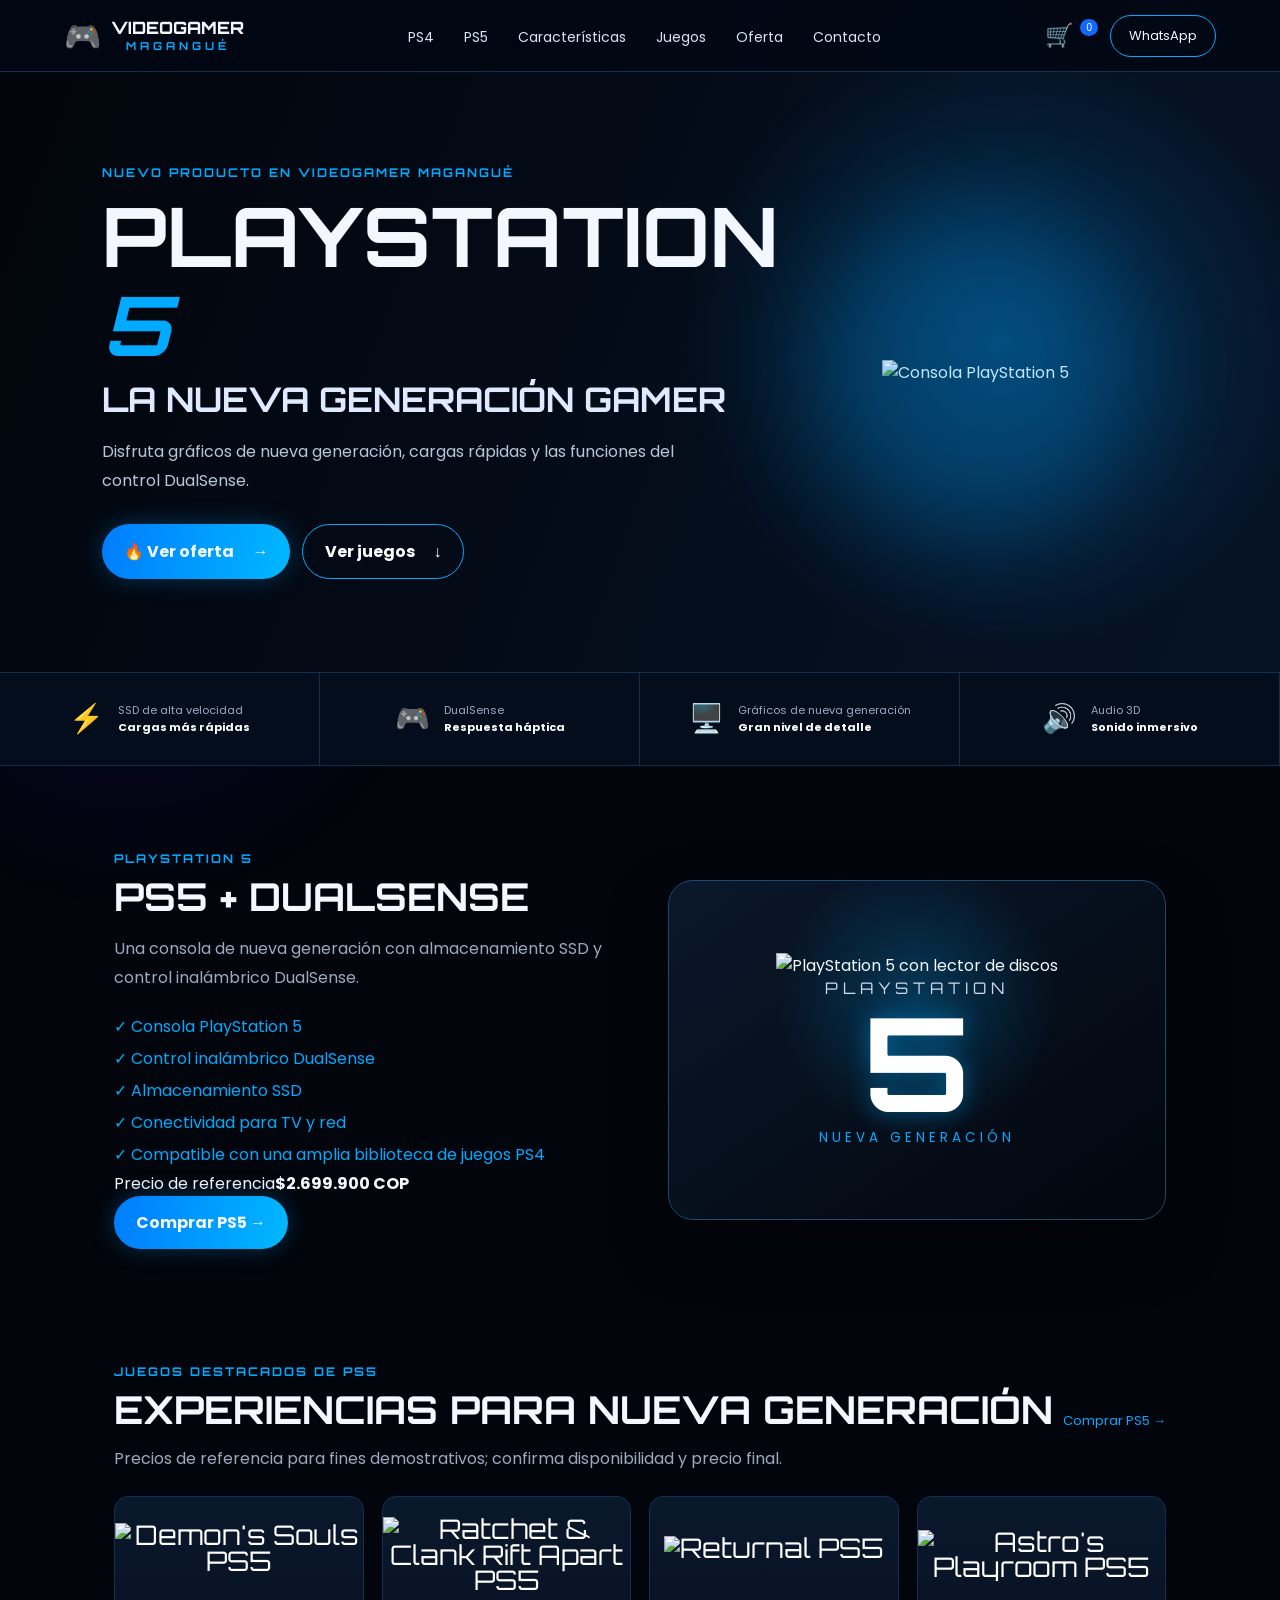
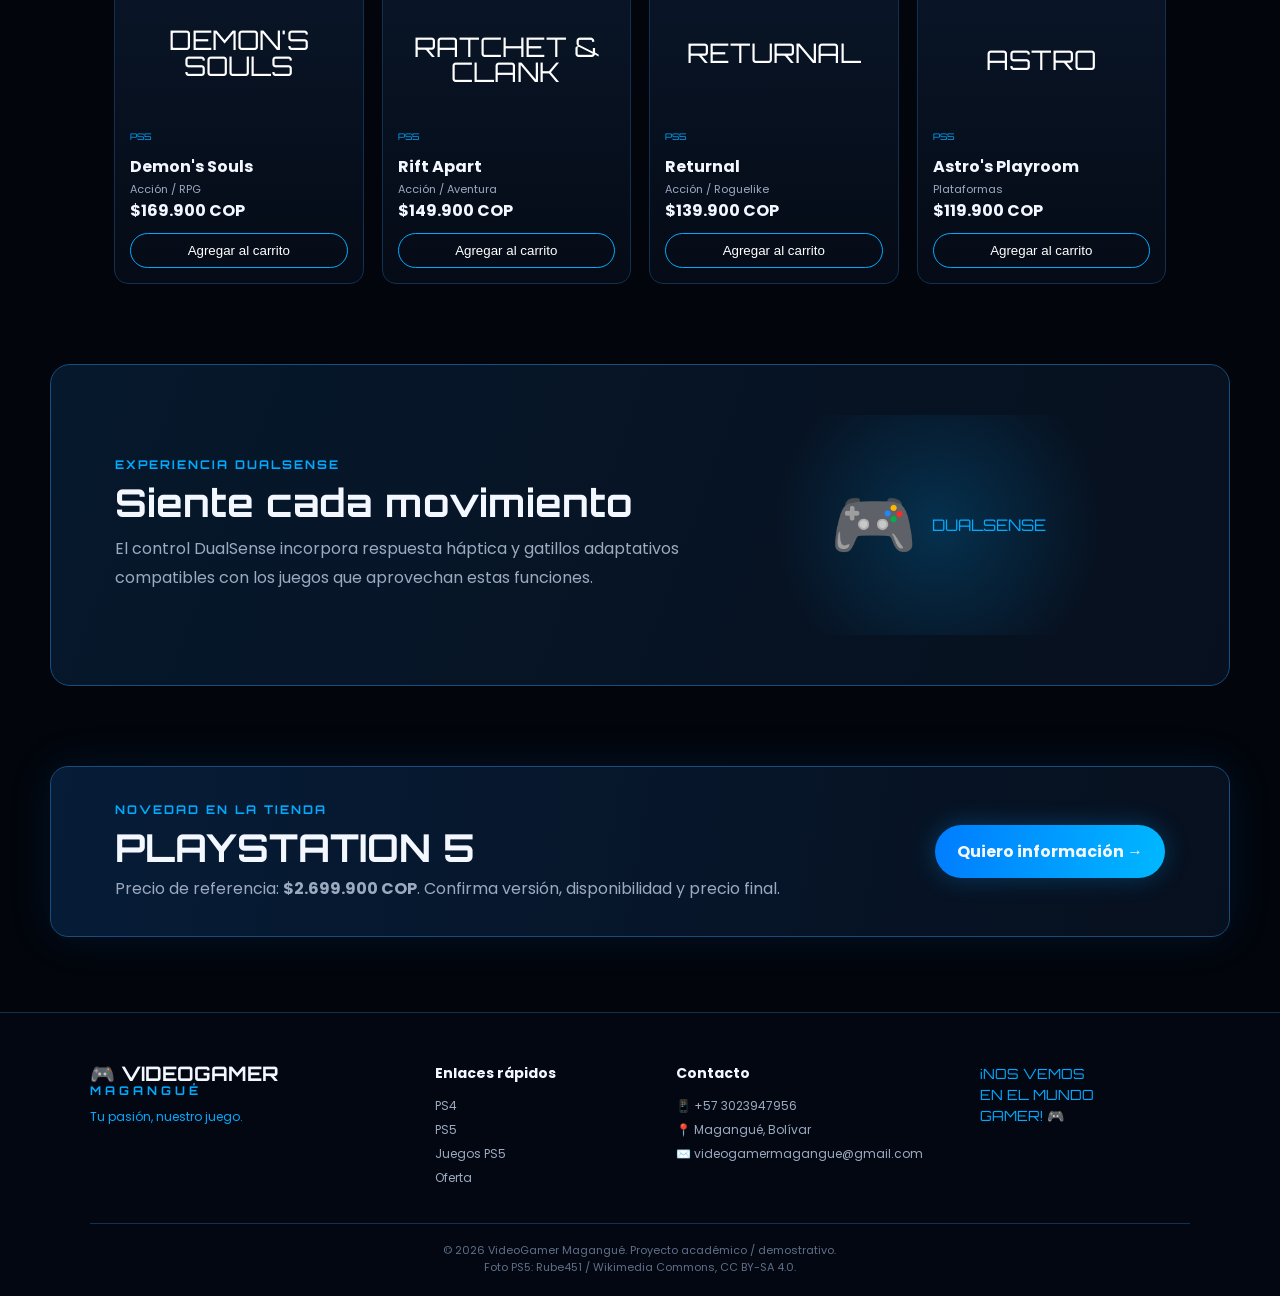
==== commit 718e9c19: "Agregar imagenes estables y precios a PS5" ====
--- a/ps5.html
+++ b/ps5.html
@@ -11,22 +11,11 @@
   <link rel="stylesheet" href="styles.css">
 </head>
 <body class="ps5-page">
-
 <header class="navbar">
   <a href="index.html" class="logo"><span class="logo-icon">🎮</span><span>VIDEOGAMER <b>MAGANGUÉ</b></span></a>
-  <button class="menu-btn" id="menuBtn">☰</button>
-  <nav id="nav">
-    <a href="index.html">PS4</a>
-    <a href="#ps5">PS5</a>
-    <a href="#caracteristicas">Características</a>
-    <a href="#exclusivos">Juegos</a>
-    <a href="#oferta">Oferta</a>
-    <a href="#contacto">Contacto</a>
-  </nav>
-  <div class="nav-actions">
-    <button aria-label="Carrito" id="cartBtn">🛒 <span id="cartCount">0</span></button>
-    <a class="whatsapp" href="https://wa.me/573201234567" target="_blank" rel="noopener">WhatsApp</a>
-  </div>
+  <button class="menu-btn" id="menuBtn" aria-label="Abrir menú">☰</button>
+  <nav id="nav"><a href="index.html">PS4</a><a href="#ps5">PS5</a><a href="#caracteristicas">Características</a><a href="#exclusivos">Juegos</a><a href="#oferta">Oferta</a><a href="#contacto">Contacto</a></nav>
+  <div class="nav-actions"><button aria-label="Carrito" id="cartBtn">🛒 <span id="cartCount">0</span></button><a class="whatsapp" href="https://wa.me/573201234567" target="_blank" rel="noopener">WhatsApp</a></div>
 </header>
 
 <main>
@@ -35,15 +24,11 @@
       <p class="eyebrow">NUEVO PRODUCTO EN VIDEOGAMER MAGANGUÉ</p>
       <h1>PLAYSTATION <span>5</span></h1>
       <h2>LA NUEVA GENERACIÓN GAMER</h2>
-      <p>Descubre una experiencia de juego de nueva generación con gráficos de alta calidad, cargas rápidas y el control inalámbrico DualSense.</p>
-      <div class="ps5-actions">
-        <a href="#oferta" class="btn primary">🔥 Ver oferta <span>→</span></a>
-        <a href="#exclusivos" class="btn ps5-outline">Ver juegos <span>↓</span></a>
-      </div>
+      <p>Disfruta gráficos de nueva generación, cargas rápidas y las funciones del control DualSense.</p>
+      <div class="ps5-actions"><a href="#oferta" class="btn primary">🔥 Ver oferta <span>→</span></a><a href="#exclusivos" class="btn ps5-outline">Ver juegos <span>↓</span></a></div>
     </div>
-    <div class="ps5-console-art" aria-label="PlayStation 5">
-      <div class="ps5-console"><span>PS5</span><div class="ps5-disc"></div></div>
-      <div class="ps5-controller">🎮</div>
+    <div class="ps5-console-art">
+      <img class="ps5-main-photo" src="https://upload.wikimedia.org/wikipedia/commons/6/6b/PlayStation_5.jpg" alt="Consola PlayStation 5" loading="eager">
     </div>
   </section>
 
@@ -57,58 +42,48 @@
   <section class="ps5-info">
     <div>
       <p class="eyebrow">PLAYSTATION 5</p>
-      <h2>TODO LO QUE BUSCA UN GAMER</h2>
-      <p>La PS5 combina potencia, velocidad y nuevas funciones para ofrecer una experiencia diferente a la generación anterior.</p>
-      <ul>
-        <li>✓ Consola PlayStation 5</li>
-        <li>✓ Control inalámbrico DualSense</li>
-        <li>✓ Almacenamiento SSD</li>
-        <li>✓ Conectividad para TV y red</li>
-        <li>✓ Compatible con una amplia biblioteca de juegos PS4</li>
-      </ul>
+      <h2>PS5 + DUALSENSE</h2>
+      <p>Una consola de nueva generación con almacenamiento SSD y control inalámbrico DualSense.</p>
+      <ul><li>✓ Consola PlayStation 5</li><li>✓ Control inalámbrico DualSense</li><li>✓ Almacenamiento SSD</li><li>✓ Conectividad para TV y red</li><li>✓ Compatible con una amplia biblioteca de juegos PS4</li></ul>
+      <div class="price-block"><span>Precio de referencia</span><strong>$2.699.900 COP</strong></div>
+      <a href="#oferta" class="btn primary">Comprar PS5 →</a>
     </div>
     <div class="ps5-spec-card">
-      <div class="ps5-console"><span>PS5</span><div class="ps5-disc"></div></div>
+      <img src="https://upload.wikimedia.org/wikipedia/commons/6/6b/PlayStation_5.jpg" alt="PlayStation 5 con lector de discos" loading="lazy">
       <span>PLAYSTATION</span><strong>5</strong><small>NUEVA GENERACIÓN</small>
     </div>
   </section>
 
   <section class="exclusive-section" id="exclusivos">
-    <div class="section-heading">
-      <div><p class="eyebrow">JUEGOS DESTACADOS DE PS5</p><h2>EXPERIENCIAS PARA NUEVA GENERACIÓN</h2></div>
-      <a href="#oferta">Comprar PS5 →</a>
-    </div>
-    <p class="section-intro">Conoce algunos títulos asociados a la experiencia de PlayStation 5. La disponibilidad puede variar.</p>
+    <div class="section-heading"><div><p class="eyebrow">JUEGOS DESTACADOS DE PS5</p><h2>EXPERIENCIAS PARA NUEVA GENERACIÓN</h2></div><a href="#oferta">Comprar PS5 →</a></div>
+    <p class="section-intro">Precios de referencia para fines demostrativos; confirma disponibilidad y precio final.</p>
     <div class="ps5-games-grid">
       <article class="ps5-game-card">
-        <div class="ps5-game-art demons"><b>DEMON'S<br>SOULS</b></div>
-        <div><span>PS5</span><h3>Demon's Souls</h3><p>Acción / RPG</p><button class="add-cart" data-product="Demon's Souls">Agregar al carrito</button></div>
+        <div class="ps5-game-art image-game"><img src="https://cdn.awsli.com.br/2500x2500/241/241991/produto/313041835/shp5-134-uo9xg6bx8v.jpg" alt="Demon's Souls PS5" loading="lazy"><span>DEMON'S SOULS</span></div>
+        <div><span>PS5</span><h3>Demon's Souls</h3><p>Acción / RPG</p><strong class="price">$169.900 COP</strong><button class="add-cart" data-product="Demon's Souls" data-price="169900">Agregar al carrito</button></div>
       </article>
       <article class="ps5-game-card">
-        <div class="ps5-game-art ratchet"><b>RATCHET<br>& CLANK</b></div>
-        <div><span>PS5</span><h3>Rift Apart</h3><p>Acción / Aventura</p><button class="add-cart" data-product="Ratchet & Clank: Rift Apart">Agregar al carrito</button></div>
+        <div class="ps5-game-art image-game"><img src="https://i5.walmartimages.com/seo/Ratchet-Clank-Rift-Apart-Standard-Edition-PlayStation-5_bbddd817-39db-45f2-a0d9-3842ff89e3e6.f6296b726d3c01268d6a47e3f2dec76a.jpeg" alt="Ratchet & Clank Rift Apart PS5" loading="lazy"><span>RATCHET & CLANK</span></div>
+        <div><span>PS5</span><h3>Rift Apart</h3><p>Acción / Aventura</p><strong class="price">$149.900 COP</strong><button class="add-cart" data-product="Ratchet & Clank: Rift Apart" data-price="149900">Agregar al carrito</button></div>
       </article>
       <article class="ps5-game-card">
-        <div class="ps5-game-art returnal"><b>RETURNAL</b></div>
-        <div><span>PS5</span><h3>Returnal</h3><p>Acción / Roguelike</p><button class="add-cart" data-product="Returnal">Agregar al carrito</button></div>
+        <div class="ps5-game-art image-game"><img src="https://www.gamersgoretro.com/cdn/shop/files/cab35f74b5a34c195f8b72fadc5bfccba4688605_1763254646_s-l1600_20_2815_29.webp?v=1763254650&width=1946" alt="Returnal PS5" loading="lazy"><span>RETURNAL</span></div>
+        <div><span>PS5</span><h3>Returnal</h3><p>Acción / Roguelike</p><strong class="price">$139.900 COP</strong><button class="add-cart" data-product="Returnal" data-price="139900">Agregar al carrito</button></div>
       </article>
       <article class="ps5-game-card">
-        <div class="ps5-game-art astro"><b>ASTRO</b></div>
-        <div><span>PS5</span><h3>Astro's Playroom</h3><p>Plataformas</p><button class="add-cart" data-product="Astro's Playroom">Agregar al carrito</button></div>
+        <div class="ps5-game-art image-game"><img src="https://www.retroplaystationkopen.nl/assets/products/2013174.jpg" alt="Astro's Playroom PS5" loading="lazy"><span>ASTRO</span></div>
+        <div><span>PS5</span><h3>Astro's Playroom</h3><p>Plataformas</p><strong class="price">$119.900 COP</strong><button class="add-cart" data-product="Astro's Playroom" data-price="119900">Agregar al carrito</button></div>
       </article>
     </div>
   </section>
 
   <section class="ps5-highlight">
     <div><p class="eyebrow">EXPERIENCIA DUALSENSE</p><h2>Siente cada movimiento</h2><p>El control DualSense incorpora respuesta háptica y gatillos adaptativos compatibles con los juegos que aprovechan estas funciones.</p></div>
-    <div class="dualsense-card">
-      <div class="dualsense-visual">🎮</div>
-      <span>DUALSENSE</span>
-    </div>
+    <div class="dualsense-card"><div class="dualsense-visual">🎮</div><span>DUALSENSE</span></div>
   </section>
 
   <section class="ps5-offer" id="oferta">
-    <div><p class="eyebrow">NOVEDAD EN LA TIENDA</p><h2>PLAYSTATION 5</h2><p>Consulta precio, disponibilidad, versiones y opciones de juegos por WhatsApp.</p></div>
+    <div><p class="eyebrow">NOVEDAD EN LA TIENDA</p><h2>PLAYSTATION 5</h2><p>Precio de referencia: <strong>$2.699.900 COP</strong>. Confirma versión, disponibilidad y precio final.</p></div>
     <a class="btn primary" href="https://wa.me/573201234567?text=Hola%20VideoGamer%20Magangu%C3%A9%2C%20quiero%20informaci%C3%B3n%20sobre%20la%20PlayStation%205." target="_blank" rel="noopener">Quiero información →</a>
   </section>
 </main>
@@ -118,9 +93,8 @@
   <div><h3>Enlaces rápidos</h3><a href="index.html">PS4</a><a href="#ps5">PS5</a><a href="#exclusivos">Juegos PS5</a><a href="#oferta">Oferta</a></div>
   <div><h3>Contacto</h3><p>📱 +57 3023947956</p><p>📍 Magangué, Bolívar</p><p>✉️ videogamermagangue@gmail.com</p></div>
   <div class="footer-slogan">¡NOS VEMOS<br>EN EL MUNDO<br>GAMER! 🎮</div>
-  <div class="copyright">© 2026 VideoGamer Magangué. Proyecto académico / demostrativo.</div>
+  <div class="copyright">© 2026 VideoGamer Magangué. Proyecto académico / demostrativo.<br>Foto PS5: Rube451 / Wikimedia Commons, CC BY-SA 4.0.</div>
 </footer>
-
 <div class="toast" id="toast">Producto agregado al carrito 🎮</div>
 <script src="script.js"></script>
 </body>
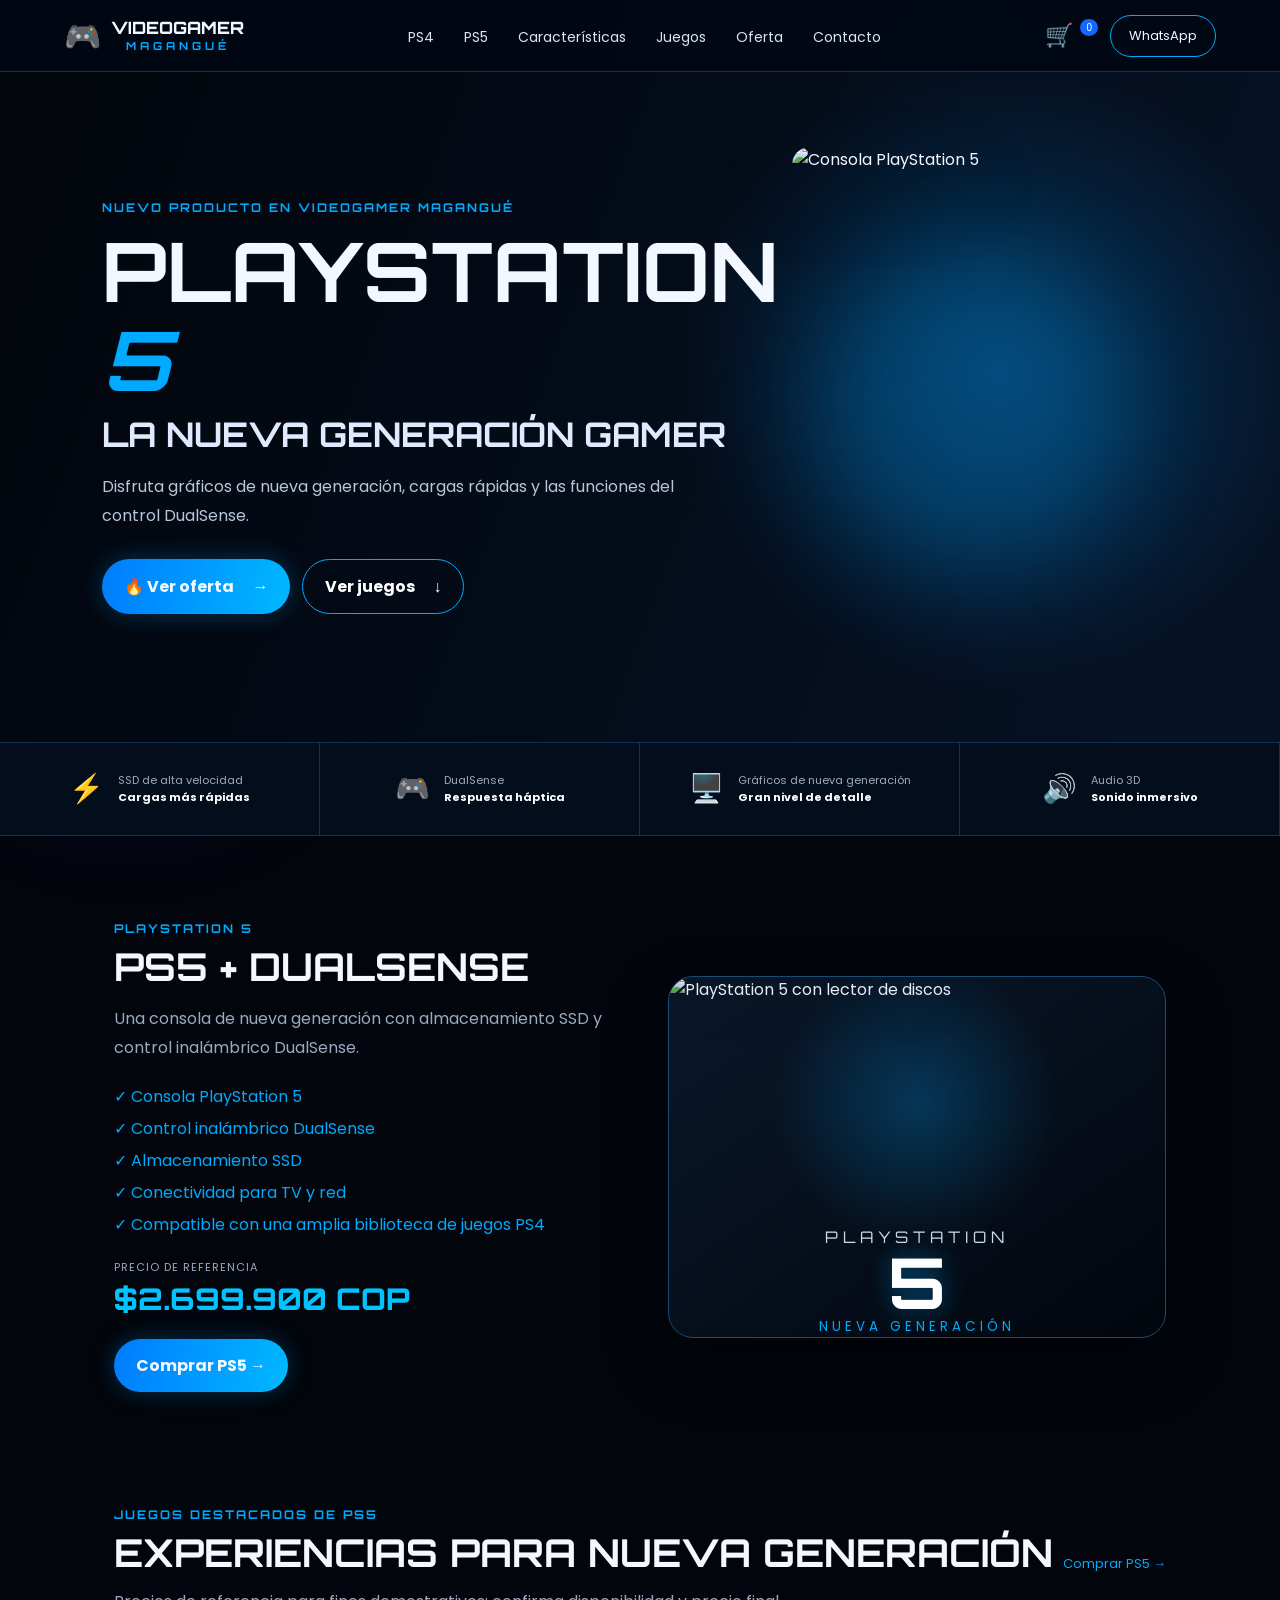
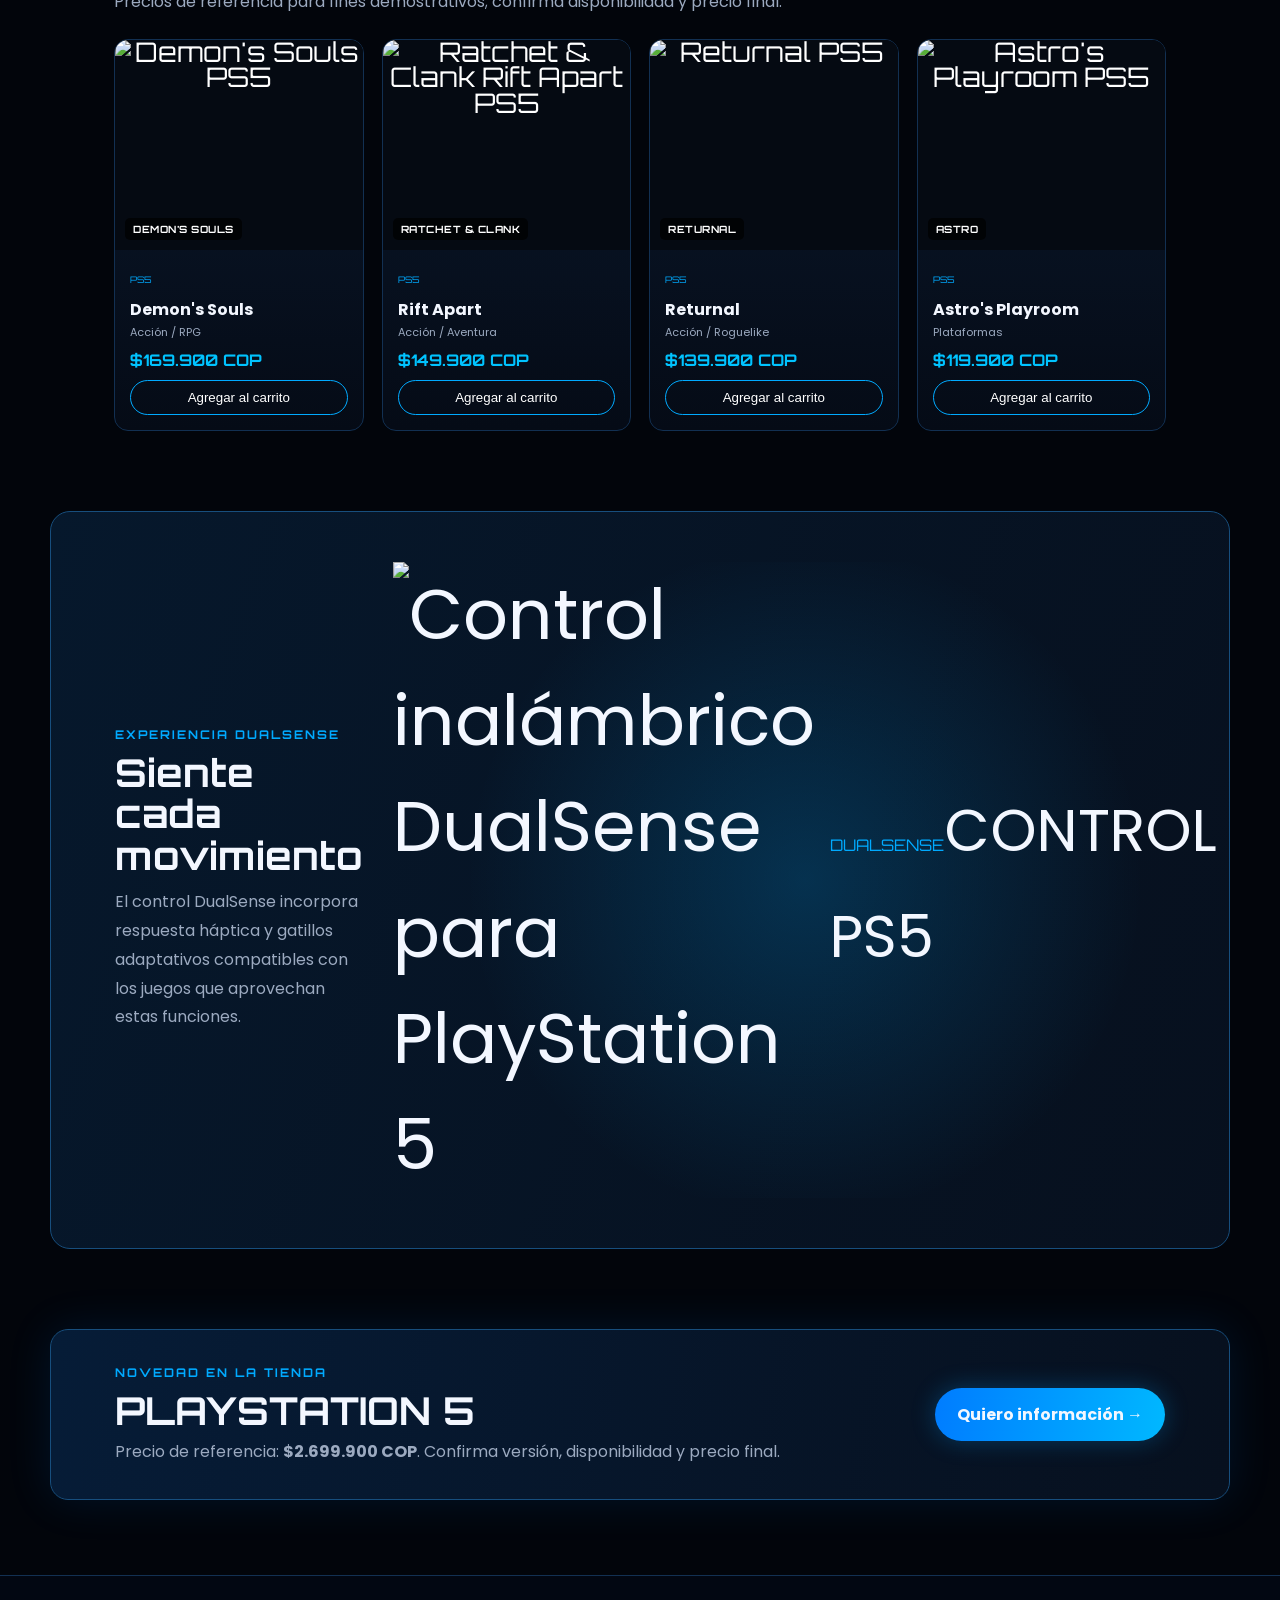
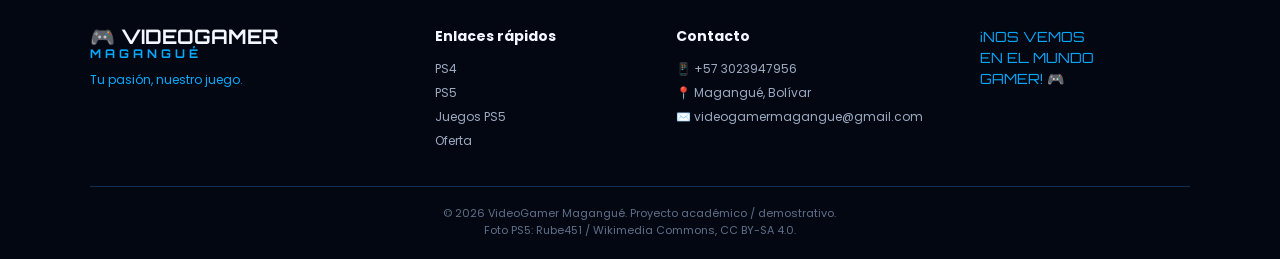
==== commit ea1ad36c: "Agregar imagen real del control DualSense" ====
--- a/ps5.html
+++ b/ps5.html
@@ -79,7 +79,10 @@
 
   <section class="ps5-highlight">
     <div><p class="eyebrow">EXPERIENCIA DUALSENSE</p><h2>Siente cada movimiento</h2><p>El control DualSense incorpora respuesta háptica y gatillos adaptativos compatibles con los juegos que aprovechan estas funciones.</p></div>
-    <div class="dualsense-card"><div class="dualsense-visual">🎮</div><span>DUALSENSE</span></div>
+    <div class="dualsense-card">
+      <img class="dualsense-photo" src="https://commons.wikimedia.org/wiki/Special:FilePath/Playstation_DualSense_Controller.png?width=1200" alt="Control inalámbrico DualSense para PlayStation 5" loading="lazy">
+      <div><span>DUALSENSE</span><small>CONTROL PS5</small></div>
+    </div>
   </section>
 
   <section class="ps5-offer" id="oferta">
--- a/styles.css
+++ b/styles.css
@@ -120,3 +120,39 @@
 @media(max-width:850px){.ps5-hero,.ps5-info,.ps5-highlight{grid-template-columns:1fr}.ps5-console-art{height:350px}.ps5-benefits{grid-template-columns:1fr 1fr}.ps5-games-grid{grid-template-columns:1fr 1fr}.ps5-offer{margin:30px 5%;flex-direction:column;align-items:flex-start}}
 @media(max-width:520px){.ps5-benefits,.ps5-games-grid{grid-template-columns:1fr}.ps5-hero{padding:55px 6%}.ps5-console{width:180px;height:290px}.ps5-spec-card strong{font-size:100px}.ps5-highlight{margin:0 5% 50px}}
 
+
+
+/* IMAGENES Y PRECIOS - VERSION ESTABLE */
+.product-photo-wrap{min-height:380px;padding:25px;border-radius:18px;border:1px solid var(--line);overflow:hidden;background:radial-gradient(circle,rgba(0,125,255,.18),transparent 65%)}
+.product-photo{width:100%;height:100%;max-height:340px;display:block;object-fit:contain;object-position:center;filter:drop-shadow(0 18px 24px rgba(0,0,0,.5))}
+.image-game{height:205px!important;padding:0!important;background:#050a12!important;position:relative}
+.image-game img{width:100%;height:100%;display:block;object-fit:contain;object-position:center;background:#050a12;transition:transform .3s ease}
+.image-game:hover img{transform:scale(1.035)}
+.image-game>span{position:absolute;left:10px;bottom:10px;z-index:3;padding:5px 8px;border-radius:5px;background:rgba(0,0,0,.72);font:700 10px Orbitron,sans-serif;color:#fff;letter-spacing:.5px}
+.price-block{display:flex;flex-direction:column;gap:4px;margin:18px 0 22px}
+.price-block span{font-size:11px;color:var(--muted);text-transform:uppercase;letter-spacing:1px}
+.price-block strong{font:800 clamp(22px,3vw,30px) Orbitron,sans-serif;color:#00c3ff}
+.game-card .price,.ps5-game-card .price{display:block;margin-top:9px;font:700 16px Orbitron,sans-serif;color:#00c3ff}
+.ps5-main-photo{width:min(100%,390px);height:520px;object-fit:contain;object-position:center;display:block;border-radius:18px;filter:drop-shadow(0 25px 35px rgba(0,0,0,.6))}
+.ps5-console-art{min-height:520px}
+.ps5-spec-card{overflow:hidden;position:relative}
+.ps5-spec-card img{width:100%;height:250px;object-fit:contain;object-position:center;display:block;opacity:.95;filter:drop-shadow(0 12px 20px rgba(0,0,0,.55))}
+.ps5-spec-card>span,.ps5-spec-card>strong,.ps5-spec-card>small{position:relative;z-index:2}
+.ps5-spec-card>strong{font-size:70px}
+.ps5-game-art{height:210px!important;padding:0!important;overflow:hidden;position:relative;background:#050a12!important}
+.ps5-game-art img{width:100%;height:100%;display:block;object-fit:contain;object-position:center;background:#050a12;transition:transform .3s ease}
+.ps5-game-art:hover img{transform:scale(1.035)}
+.ps5-game-art>span{position:absolute;left:10px;bottom:10px;z-index:3;padding:5px 8px;border-radius:5px;background:rgba(0,0,0,.72);font:700 10px Orbitron,sans-serif;color:#fff}
+.dualsense-visual{font-size:70px}
+.spiderman-price{margin-top:18px}
+@media(max-width:850px){
+  .product-photo-wrap{min-height:300px}
+  .ps5-main-photo{height:390px}
+  .ps5-console-art{min-height:390px}
+}
+@media(max-width:520px){
+  .product-photo-wrap{min-height:250px;padding:15px}
+  .ps5-main-photo{height:320px}
+  .ps5-console-art{min-height:330px}
+  .ps5-spec-card img{height:210px}
+}
